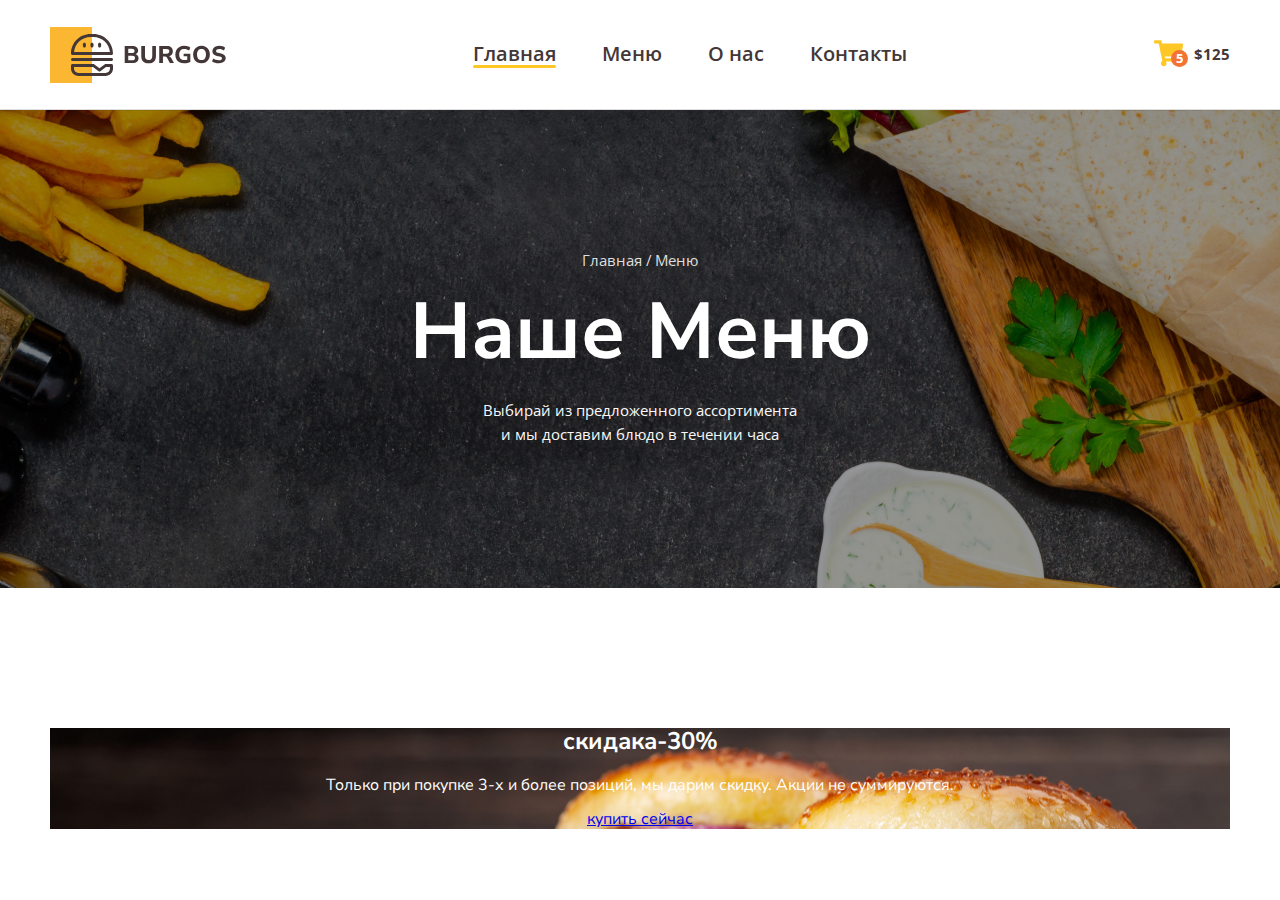
==== index.html @ e8dcde4a "add files" ====
<!DOCTYPE html>
<html lang="ru">
<head>
    <meta charset="UTF-8">
    <meta http-equiv="X-UA-Compatible" content="IE=edge">
    <meta name="viewport" content="width=device-width, initial-scale=1.0">
    <title>Burger</title>
    <link rel="preconnect" href="https://fonts.googleapis.com">
    <link rel="preconnect" href="https://fonts.gstatic.com" crossorigin>
    <link href="https://fonts.googleapis.com/css2?family=Nunito+Sans:opsz,wght@6..12,600;6..12,700;6..12,800;6..12,900&family=Open+Sans:wght@400;600;700&display=swap" rel="stylesheet">
    <link rel="stylesheet" href="styles/normalize.css">
    <link href="https://fonts.googleapis.com/css2?family=Nunito+Sans:opsz,wght@6..12,600;6..12,700;6..12,800;6..12,900&family=Open+Sans:wght@400;700&display=swap" rel="stylesheet">
    <link rel="stylesheet" href="styles/normalize.css">
    <link rel="stylesheet" href="styles/main.css">
</head>
<body>
    <header>
        <div class="contaner">
            <div class="header">
                <a href="#" class="header-logo"></a>
                <nav>
                    <ul class="header-nav">
                        <li><a href="#" class="active">Главная</a></li>
                        <li><a href="#">Меню</a></li>
                        <li><a href="#">О нас</a></li>
                        <li><a href="#">Контакты</a></li>
                    </ul>
                </nav>
                <button type="button" class="button">
                    <span class="button-item">
                        <span class="button-count">5</span>
                        <img src="img/cart.svg" alt="Корзина">
                    </span>
                    <span class="button-text">$125</span>
                </button>
            </div>
        </div>
    </header>
    <div class="bg">
        <div class="container">
            <ul class="breadcrumbs">
                <li><a href="#">Главная</a></li>
                <li><a href="#">Меню</a></li>
            </ul>
            <h1 class="title">Наше Меню</h1>
                <p class="description">Выбирай из предложенного ассортимента и мы доставим блюдо в течении часа</p>
        </div>
    </div>
    <main>
        <div class="banner">
            <div class="container">
                <div class="banner-box">
                    <h2 class="banner-title">
                        <span>скидака</span>-30%
                    </h2>
                    <p class="banner-text">
                        Только при покупке 3-х и более позиций,
                        мы дарим скидку. Акции не суммируются.
                    </p>
                    <a href="#" class="banner-link">купить сейчас</a>
                </div>
            </div>
        </div>
    </main>
</body>
</html>
---- styles/main.css ----
body {
    font-family: 'Nunito Sans', sans-serif;
}
.contaner {
    max-width: 1180px;
    margin: 0 auto;
    padding-left: 15px;
    padding-right: 15px;
}
.header {
    font-family: 'Open Sans', sans-serif;
    display: flex;
    align-items: center;
    justify-content: space-between;
    padding-top: 26px;
    padding-bottom: 25px;
}
header {
    border-bottom: 1px solid #dedede;
}

.header-logo {
    display: block;
    background-image: url(../img/logo.svg);
    width: 176px;
    height: 56px;
    background-repeat: no-repeat;
    background-size: cover;
}
.header-nav {
    display: flex;
    list-style-type: none;
    padding-left: 0;
    gap: 46px;
}
.header-nav a {
    font-size: 20px;
    font-weight: 600; 
    color: #443737; 
    text-decoration: none; 
}
.header-nav a:hover {
    color: #FFC725;
}
.header-nav a::after {
    content: '';
    width: 100%;
    height: 3px;
    border-radius: 1.5px;
    background: transparent;
    display: block;
}
.header-nav a.active::after {
    background: #FFC725;
}
.button {
    display: flex;
    align-items: center;
    background-color: transparent;
    border: none;
    padding: 0;
    gap: 10px;
    cursor: pointer;
}
.button-item {
    position: relative;
}
.button-count {
    font-weight: 700;
    font-size: 13px;
    color:#FFF;
    background:#F37335;
    border-radius:100% ;
    position: absolute;
    width: 17px;
    height: 17px;
    text-align: center;
    line-height: 1.3;
    bottom: 3px;
    right: -4px;
}
.button-text {
    color:#443737;
    font-weight: 700;
font-size: 15px;
}
.bg {
    text-align: center;
    color: #FFF;
    background-image: url(../img/bg.jpg);
    background-size: cover;
    background-position: center center;
    padding: 142px 0;
    margin-bottom: 140px;
}
.breadcrumbs {
    padding-left: 0;
    margin-top: 0;
    list-style: none;
    display: flex;
    justify-content: center;
    gap: 7px;
}
.breadcrumbs a{
    color: #dedede;
    font-size: 15px;
    font-family: 'Open Sans', sans-serif;
    text-decoration: none;
}
.breadcrumbs a:hover {
    color: #FFC725;
}
.breadcrumbs a::before {
    content: '/';
    position: relative;
    left: -3px;
    pointer-events: none;
}
.breadcrumbs a:hover::before {
    color: #dedede;
}
.breadcrumbs li:first-child a::before {
    display: none;
}
.title {
    font-size: 700;
    font-size: 79px;
    margin-top: 17px;
    margin-bottom: 20px;
}
.description {
    font-family: 'Open Sans', sans-serif;
    font-size: 15px;
    line-height: 1.6;
    color: #faf9f9;
    max-width: 320px;
    margin: 0 auto;
}
.banner {
    text-align: center;
    color: #FFF;
    display: block;
    background-image: url(../img/banner.jpg);
    max-width: 1180px;
    max-height: 438px;
    margin: 0 auto;

}
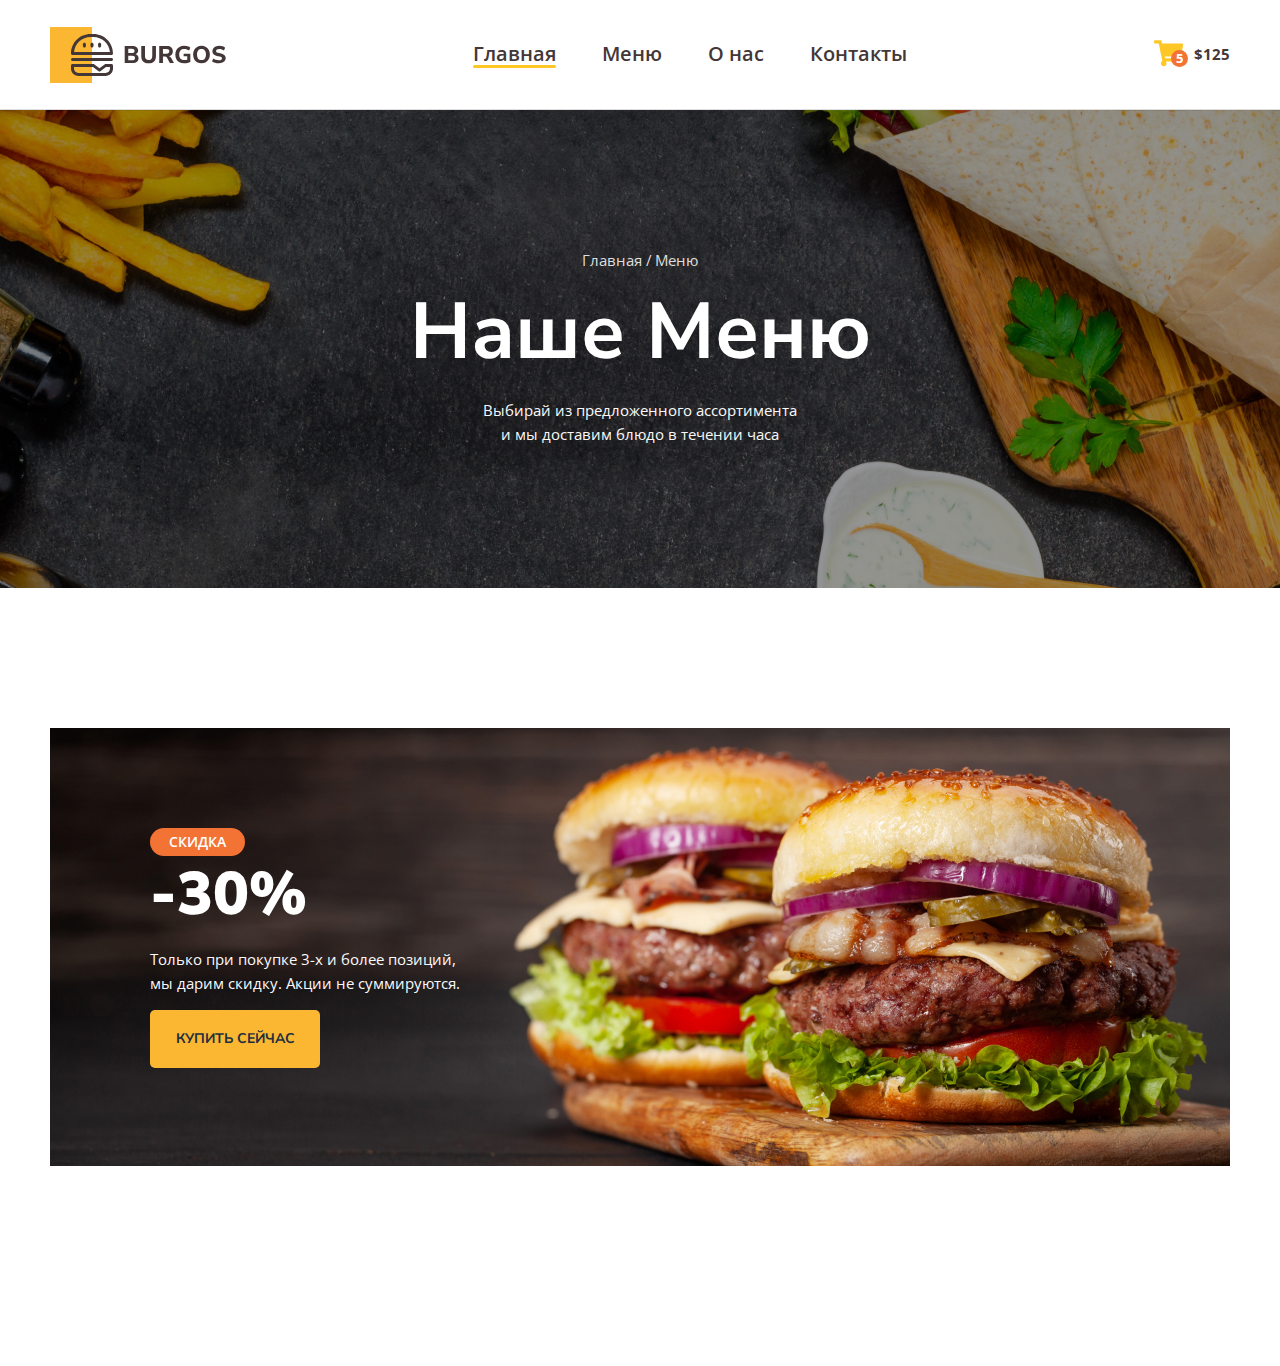
==== commit b4817462: "add files" ====
--- a/index.html
+++ b/index.html
@@ -37,7 +37,7 @@
         </div>
     </header>
     <div class="bg">
-        <div class="container">
+        <div class="contaner">
             <ul class="breadcrumbs">
                 <li><a href="#">Главная</a></li>
                 <li><a href="#">Меню</a></li>
@@ -51,7 +51,7 @@
             <div class="container">
                 <div class="banner-box">
                     <h2 class="banner-title">
-                        <span>скидака</span>-30%
+                        <span>скидка</span>-30%
                     </h2>
                     <p class="banner-text">
                         Только при покупке 3-х и более позиций,
--- a/styles/main.css
+++ b/styles/main.css
@@ -137,12 +137,72 @@
     margin: 0 auto;
 }
 .banner {
-    text-align: center;
-    color: #FFF;
-    display: block;
+    color: #FFF;
     background-image: url(../img/banner.jpg);
     max-width: 1180px;
-    max-height: 438px;
+    height: 438px;
     margin: 0 auto;
-
+    margin-bottom: 200px;
+}
+.container {
+    width: 353px;
+    height: 238px;
+    text-align: left;
+    padding: 100px 0 0px 100px;
+}
+.banner-box span {
+    color: #FFF;
+    font-family: 'Open Sans';
+    font-size: 14px;
+    font-style: normal;
+    font-weight: 600;
+    border-radius: 14px;
+    background: #F37335;    
+    display: flex;
+    width: 95px;
+    height: 28px;
+    justify-content: center;
+    align-items: center;
+}
+.banner-text {
+    color: #FAF9F9;
+    font-family: 'Open Sans';
+    font-size: 15px;
+    font-style: normal;
+    font-weight: 400;
+    line-height: 24px;
+    width: 327px;
+    height: 48px;
+}
+.banner-title {
+    color: #FFF;
+    font-family: 'Nunito Sans';
+    font-size: 60px;
+    font-style: normal;
+    font-weight: 900;
+    line-height: 76px;
+    text-transform: uppercase;
+    margin: 0;
+}
+.banner-link {
+    display: flex;
+    width: 170px;
+    height: 58px;
+    justify-content: center;
+    align-items: center;
+    flex-shrink: 0;
+    width: 170px;
+    height: 58px;
+    flex-shrink: 0;
+    border-radius: 5px;
+    background: #FBB731;
+    color: #1E2F40;
+    text-align: center;
+    font-family: 'Nunito Sans';
+    font-size: 14px;
+    font-style: normal;
+    font-weight: 700;
+    line-height: 18px;
+    text-transform: uppercase;
+    text-decoration: none;
 }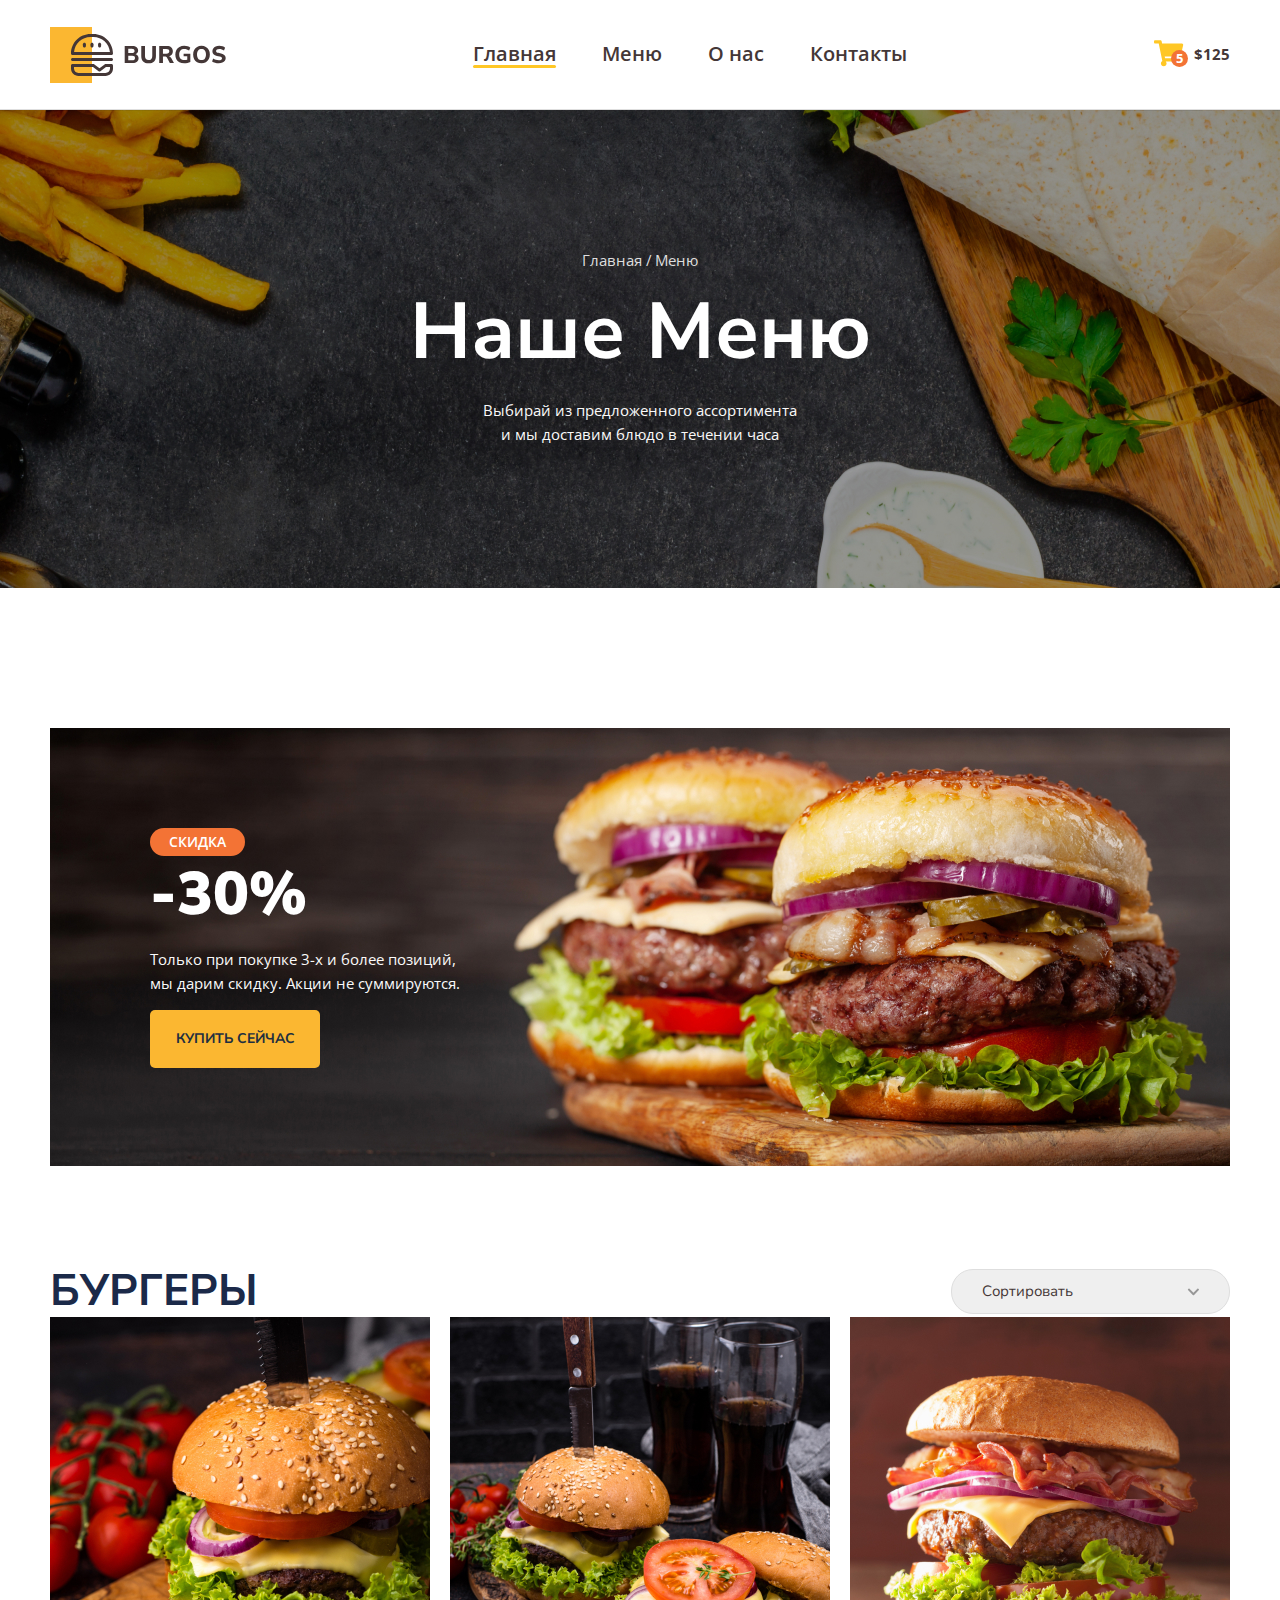
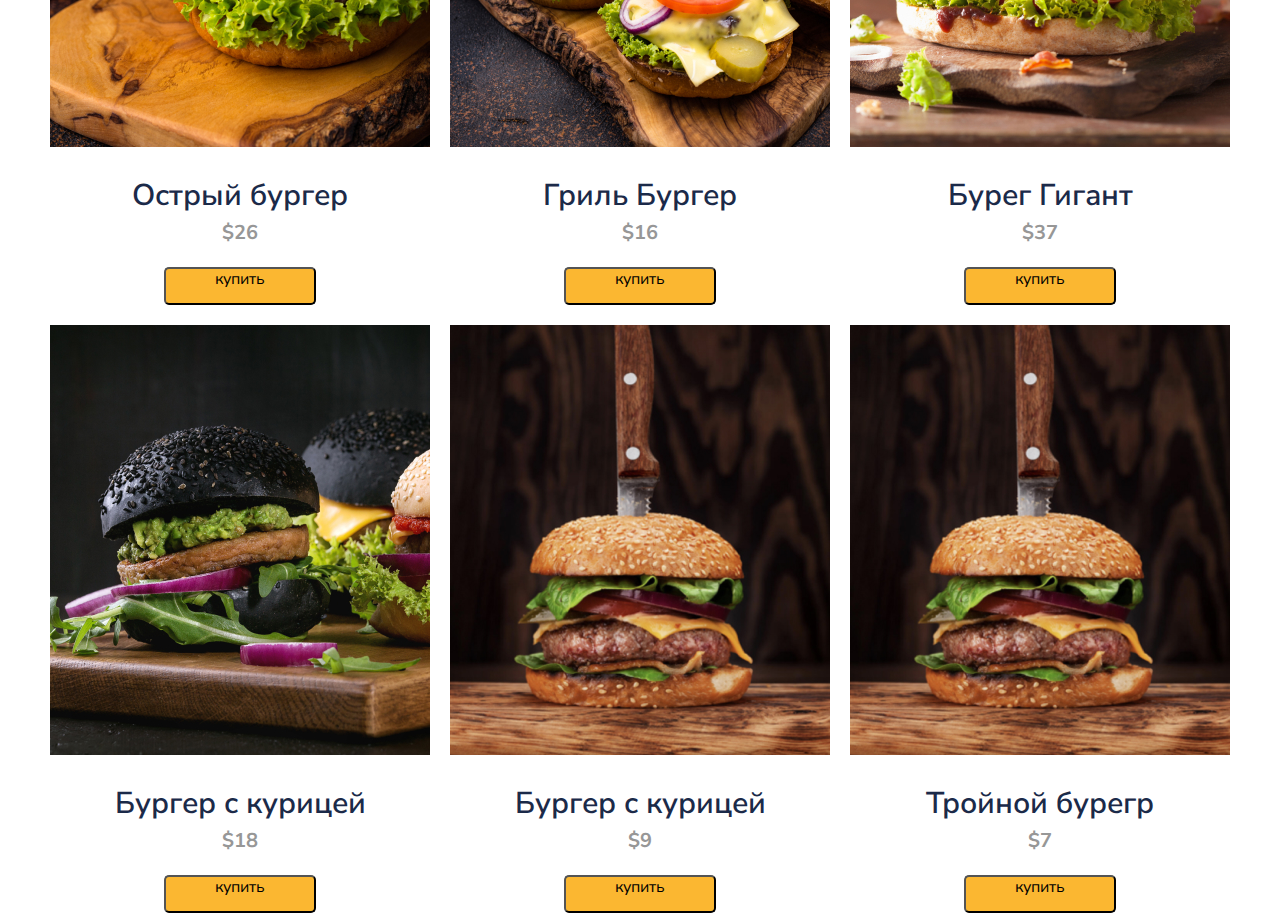
==== commit 71bb0ac3: "add files" ====
--- a/index.html
+++ b/index.html
@@ -61,6 +61,88 @@
                 </div>
             </div>
         </div>
+        <section class="menu">
+            <div class="contaner">
+                <div class="menu-header">
+                    <h2 class="menu-title">
+                        Бургеры
+                    </h2>
+                    <select class="menu-select">
+                        <option value="">Сортировать</option>
+                        <option value="up">По возрастанию</option>
+                        <option value="down">По убыванию</option>
+                    </select>
+                </div>
+                <div class="menu-grid">
+                    <div class="menu-grid-items">
+                        <div class="menu-grid-cover">
+                            <img src="img/menu-grid/01.jpg" alt="Острый бургер">
+                        </div>
+                        <p class="menu-grid-title">Острый бургер</p>
+                        <p class="menu-grid-price">$26</p>
+                        <button type="button" class="menu-grid-btn">
+                            <span class="menu-grid-icon"></span>
+                            <span class="menu-grid-text">купить</span>
+                        </button>
+                    </div>
+                    <div class="menu-grid-items">
+                        <div class="menu-grid-cover">
+                            <img src="img/menu-grid/02.jpg" alt="Острый бургер">
+                        </div>
+                        <p class="menu-grid-title">Гриль Бургер</p>
+                        <p class="menu-grid-price">$16</p>
+                        <button type="button" class="menu-grid-btn">
+                            <span class="menu-grid-icon"></span>
+                            <span class="menu-grid-text">купить</span>
+                        </button>
+                    </div>
+                    <div class="menu-grid-items">
+                        <div class="menu-grid-cover">
+                            <img src="img/menu-grid/03.jpg" alt="Острый бургер">
+                        </div>
+                        <p class="menu-grid-title">Бурег Гигант</p>
+                        <p class="menu-grid-price">$37</p>
+                        <button type="button" class="menu-grid-btn">
+                            <span class="menu-grid-icon"></span>
+                            <span class="menu-grid-text">купить</span>
+                        </button>
+                    </div>
+                    <div class="menu-grid-items">
+                        <div class="menu-grid-cover">
+                            <img src="img/menu-grid/04.jpg" alt="Острый бургер">
+                        </div>
+                        <p class="menu-grid-title">Бургер с курицей</p>
+                        <p class="menu-grid-price">$18</p>
+                        <button type="button" class="menu-grid-btn">
+                            <span class="menu-grid-icon"></span>
+                            <span class="menu-grid-text">купить</span>
+                        </button>
+                    </div>
+                    <div class="menu-grid-items">
+                        <div class="menu-grid-cover">
+                            <img src="img/menu-grid/05.jpg" alt="Острый бургер">
+                        </div>
+                        <p class="menu-grid-title">Бургер с курицей</p>
+                        <p class="menu-grid-price">$9</p>
+                        <button type="button" class="menu-grid-btn">
+                            <span class="menu-grid-icon"></span>
+                            <span class="menu-grid-text">купить</span>
+                        </button>
+                    </div>
+                    <div class="menu-grid-items">
+                        <div class="menu-grid-cover">
+                            <img src="img/menu-grid/06.jpg" alt="Острый бургер">
+                        </div>
+                        <p class="menu-grid-title">Тройной бурегр</p>
+                        <p class="menu-grid-price">$7</p>
+                        <button type="button" class="menu-grid-btn">
+                            <span class="menu-grid-icon"></span>
+                            <span class="menu-grid-text">купить</span>
+                        </button>
+                    </div>
+                </div>
+            </div>    
+        </section>
     </main>
 </body>
 </html>--- a/styles/main.css
+++ b/styles/main.css
@@ -142,7 +142,7 @@
     max-width: 1180px;
     height: 438px;
     margin: 0 auto;
-    margin-bottom: 200px;
+    margin-bottom: 100px;
 }
 .container {
     width: 353px;
@@ -205,4 +205,85 @@
     line-height: 18px;
     text-transform: uppercase;
     text-decoration: none;
+}
+.menu-header{
+    display: flex;
+    align-items: center;
+    justify-content: space-between;
+}
+.menu-title {
+    font-size: 44px;
+    font-weight: 700;
+    text-transform: uppercase;
+    color: #1b2a49;
+    margin: 0;
+}
+.menu-select {
+    border: 1px solid #dedede;
+    padding: 13px 30px;
+    border-radius: 22px;
+    color: #443737;
+    font-size: 15px;
+    appearance: none;
+    flex-basis: 279px;
+    background-image: url(../img/arrow.svg);
+    background-repeat: no-repeat;
+    background-size: 12.79px 7.75px;
+    background-position: 89% center;
+}
+.menu-grid {
+    display: grid;
+    grid-template-columns: repeat(3, 1fr);
+    gap: 20px;
+}
+.menu-grid-cover {
+    width: 100%;
+    height: 430px;
+    position: relative;
+    overflow: hidden;
+}
+.menu-grid-cover img {
+    position: absolute;
+    left: 50%;
+    top: 50%;
+    transform: translate(-50%, -50%);
+    object-fit: cover;
+    width: 100%;
+    height: 430px;
+}
+.menu-grid-title {
+    color: #1B2A49;
+    text-align: center;
+    font-family: Nunito Sans;
+    font-size: 30px;
+    font-style: normal;
+    font-weight: 600;
+    line-height: 38px;
+    margin-bottom: -16px;
+}
+.menu-grid-price {
+    color: #979797;
+    text-align: center;
+    font-family: Nunito Sans;
+    font-size: 20px;
+    font-style: normal;
+    font-weight: 700;
+    line-height: 28px;
+}
+.menu-grid-btn {
+    display: flex;
+    justify-content: center;
+    margin: 0 auto;
+    width: 152px;
+    height: 38px;
+    border-radius: 5px;
+    background: #FBB731;
+}
+.menu-grid-icon {
+    background-image: url(../img/cart1.svg);
+    background-repeat: no-repeat;
+    background-size:18px 18px;
+}
+.menu-grid-text {
+    text-align: center;
 }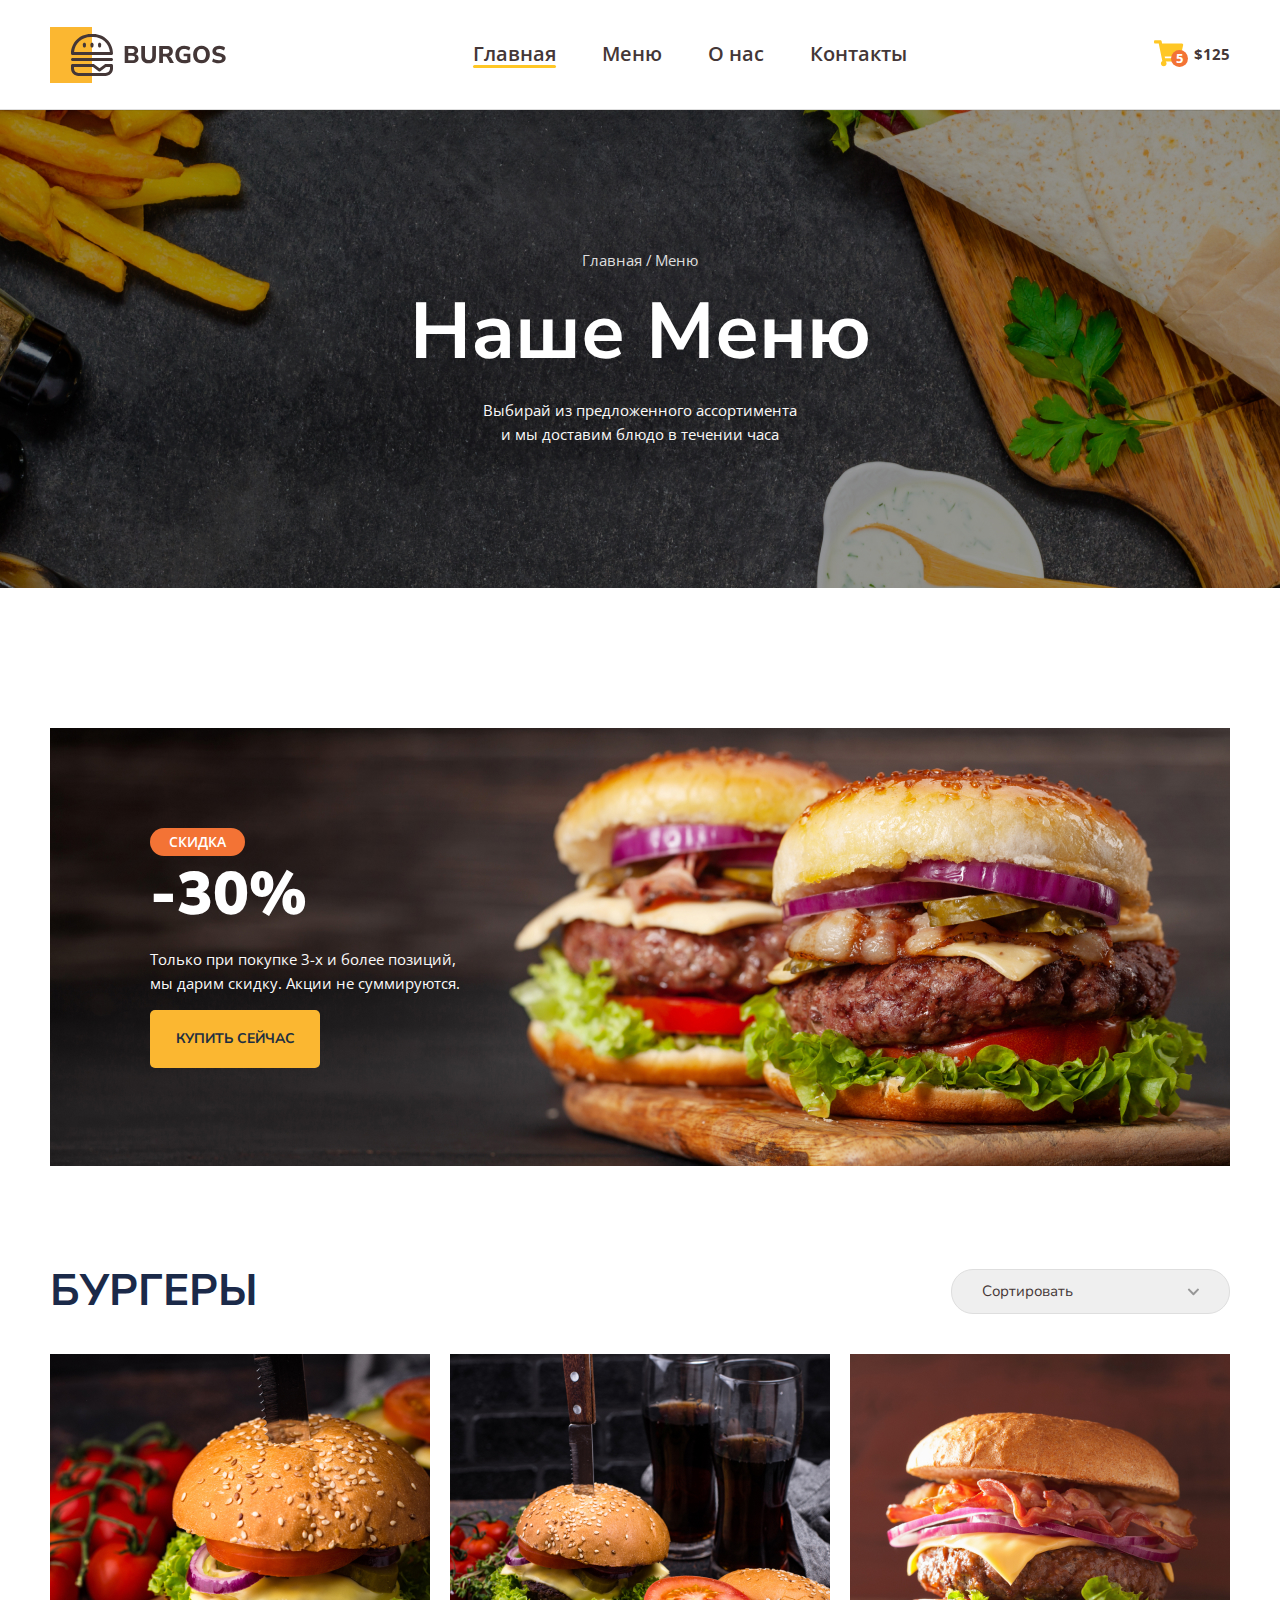
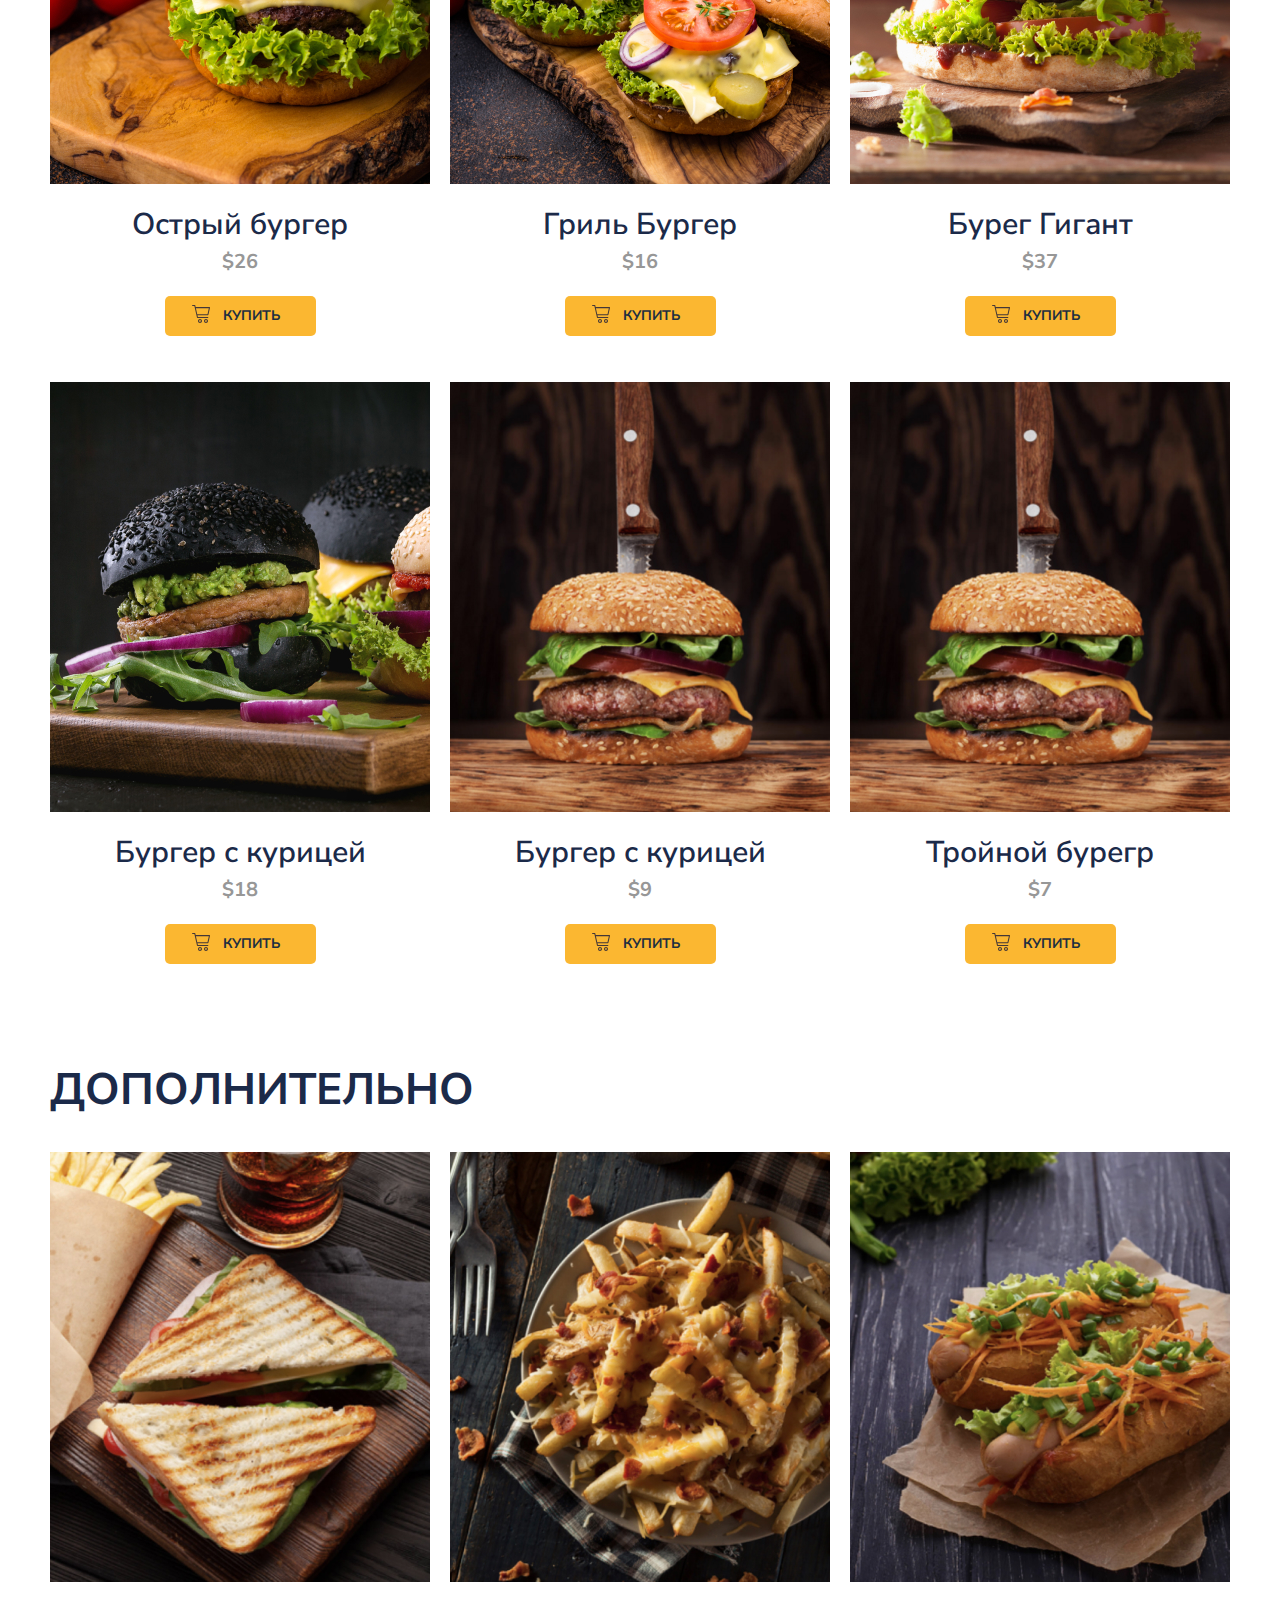
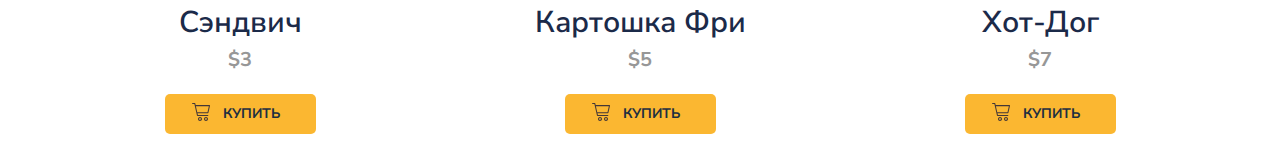
==== commit 71ffb985: "add" ====
--- a/index.html
+++ b/index.html
@@ -81,7 +81,9 @@
                         <p class="menu-grid-title">Острый бургер</p>
                         <p class="menu-grid-price">$26</p>
                         <button type="button" class="menu-grid-btn">
-                            <span class="menu-grid-icon"></span>
+                            <span class="menu-grid-icon">
+                                <img src="img/cart1.svg" alt="">
+                            </span>
                             <span class="menu-grid-text">купить</span>
                         </button>
                     </div>
@@ -92,7 +94,9 @@
                         <p class="menu-grid-title">Гриль Бургер</p>
                         <p class="menu-grid-price">$16</p>
                         <button type="button" class="menu-grid-btn">
-                            <span class="menu-grid-icon"></span>
+                            <span class="menu-grid-icon">
+                                <img src="img/cart1.svg" alt="">
+                            </span>
                             <span class="menu-grid-text">купить</span>
                         </button>
                     </div>
@@ -103,7 +107,9 @@
                         <p class="menu-grid-title">Бурег Гигант</p>
                         <p class="menu-grid-price">$37</p>
                         <button type="button" class="menu-grid-btn">
-                            <span class="menu-grid-icon"></span>
+                            <span class="menu-grid-icon">
+                                <img src="img/cart1.svg" alt="">
+                            </span>
                             <span class="menu-grid-text">купить</span>
                         </button>
                     </div>
@@ -114,7 +120,9 @@
                         <p class="menu-grid-title">Бургер с курицей</p>
                         <p class="menu-grid-price">$18</p>
                         <button type="button" class="menu-grid-btn">
-                            <span class="menu-grid-icon"></span>
+                            <span class="menu-grid-icon">
+                                <img src="img/cart1.svg" alt="">
+                            </span>
                             <span class="menu-grid-text">купить</span>
                         </button>
                     </div>
@@ -125,7 +133,9 @@
                         <p class="menu-grid-title">Бургер с курицей</p>
                         <p class="menu-grid-price">$9</p>
                         <button type="button" class="menu-grid-btn">
-                            <span class="menu-grid-icon"></span>
+                            <span class="menu-grid-icon">
+                                <img src="img/cart1.svg" alt="">
+                            </span>
                             <span class="menu-grid-text">купить</span>
                         </button>
                     </div>
@@ -136,7 +146,59 @@
                         <p class="menu-grid-title">Тройной бурегр</p>
                         <p class="menu-grid-price">$7</p>
                         <button type="button" class="menu-grid-btn">
-                            <span class="menu-grid-icon"></span>
+                            <span class="menu-grid-icon">
+                                <img src="img/cart1.svg" alt="">
+                            </span>
+                            <span class="menu-grid-text">купить</span>
+                        </button>
+                    </div>
+                </div>
+            </div>    
+        </section>
+        <section class="bonus">
+            <div class="contaner">
+                <div class="menu-header">
+                    <h2 class="menu-title">
+                        дополнительно
+                    </h2>
+                </div>
+                <div class="menu-grid">
+                    <div class="menu-grid-items">
+                        <div class="menu-grid-cover">
+                            <img src="img/menu-bonus/b1.jpg" alt="Острый бургер">
+                        </div>
+                        <p class="menu-grid-title">Сэндвич</p>
+                        <p class="menu-grid-price">$3</p>
+                        <button type="button" class="menu-grid-btn">
+                            <span class="menu-grid-icon">
+                                <img src="img/cart1.svg" alt="">
+                            </span>
+                            <span class="menu-grid-text">купить</span>
+                        </button>
+                    </div>
+                    <div class="menu-grid-items">
+                        <div class="menu-grid-cover">
+                            <img src="img/menu-bonus/b2.jpg" alt="Острый бургер">
+                        </div>
+                        <p class="menu-grid-title">Картошка Фри</p>
+                        <p class="menu-grid-price">$5</p>
+                        <button type="button" class="menu-grid-btn">
+                            <span class="menu-grid-icon">
+                                <img src="img/cart1.svg" alt="">
+                            </span>
+                            <span class="menu-grid-text">купить</span>
+                        </button>
+                    </div>
+                    <div class="menu-grid-items">
+                        <div class="menu-grid-cover">
+                            <img src="img/menu-bonus/b3.jpg" alt="Острый бургер">
+                        </div>
+                        <p class="menu-grid-title">Хот-Дог</p>
+                        <p class="menu-grid-price">$7</p>
+                        <button type="button" class="menu-grid-btn">
+                            <span class="menu-grid-icon">
+                                <img src="img/cart1.svg" alt="">
+                            </span>
                             <span class="menu-grid-text">купить</span>
                         </button>
                     </div>
--- a/styles/main.css
+++ b/styles/main.css
@@ -191,9 +191,6 @@
     justify-content: center;
     align-items: center;
     flex-shrink: 0;
-    width: 170px;
-    height: 58px;
-    flex-shrink: 0;
     border-radius: 5px;
     background: #FBB731;
     color: #1E2F40;
@@ -210,6 +207,7 @@
     display: flex;
     align-items: center;
     justify-content: space-between;
+    padding-bottom: 37px;
 }
 .menu-title {
     font-size: 44px;
@@ -254,36 +252,51 @@
 .menu-grid-title {
     color: #1B2A49;
     text-align: center;
-    font-family: Nunito Sans;
+    font-family: 'Nunito Sans';
     font-size: 30px;
     font-style: normal;
     font-weight: 600;
-    line-height: 38px;
-    margin-bottom: -16px;
+    line-height: 21px;
+    margin-bottom: -7px;
 }
 .menu-grid-price {
     color: #979797;
     text-align: center;
-    font-family: Nunito Sans;
+    font-family: 'Nunito Sans';
     font-size: 20px;
     font-style: normal;
     font-weight: 700;
     line-height: 28px;
 }
 .menu-grid-btn {
+    position: relative;
     display: flex;
     justify-content: center;
+    align-items: center;
     margin: 0 auto;
-    width: 152px;
-    height: 38px;
+    margin-bottom: 26px;
     border-radius: 5px;
+    border: none;
     background: #FBB731;
 }
 .menu-grid-icon {
-    background-image: url(../img/cart1.svg);
     background-repeat: no-repeat;
-    background-size:18px 18px;
+    background-size: cover;
+    align-items:center;
+    position: absolute;
+    margin-left: -78px
 }
 .menu-grid-text {
-    text-align: center;
-}+    padding: 10px 30px 10px 52px;
+    color: #1E2F40;
+    text-align: center;
+    font-family: 'Nunito Sans';
+    font-size: 14px;
+    font-style: normal;
+    font-weight: 700;
+    line-height: 18px; 
+    text-transform: uppercase;
+}
+.bonus {
+    margin-top: 75px;
+}
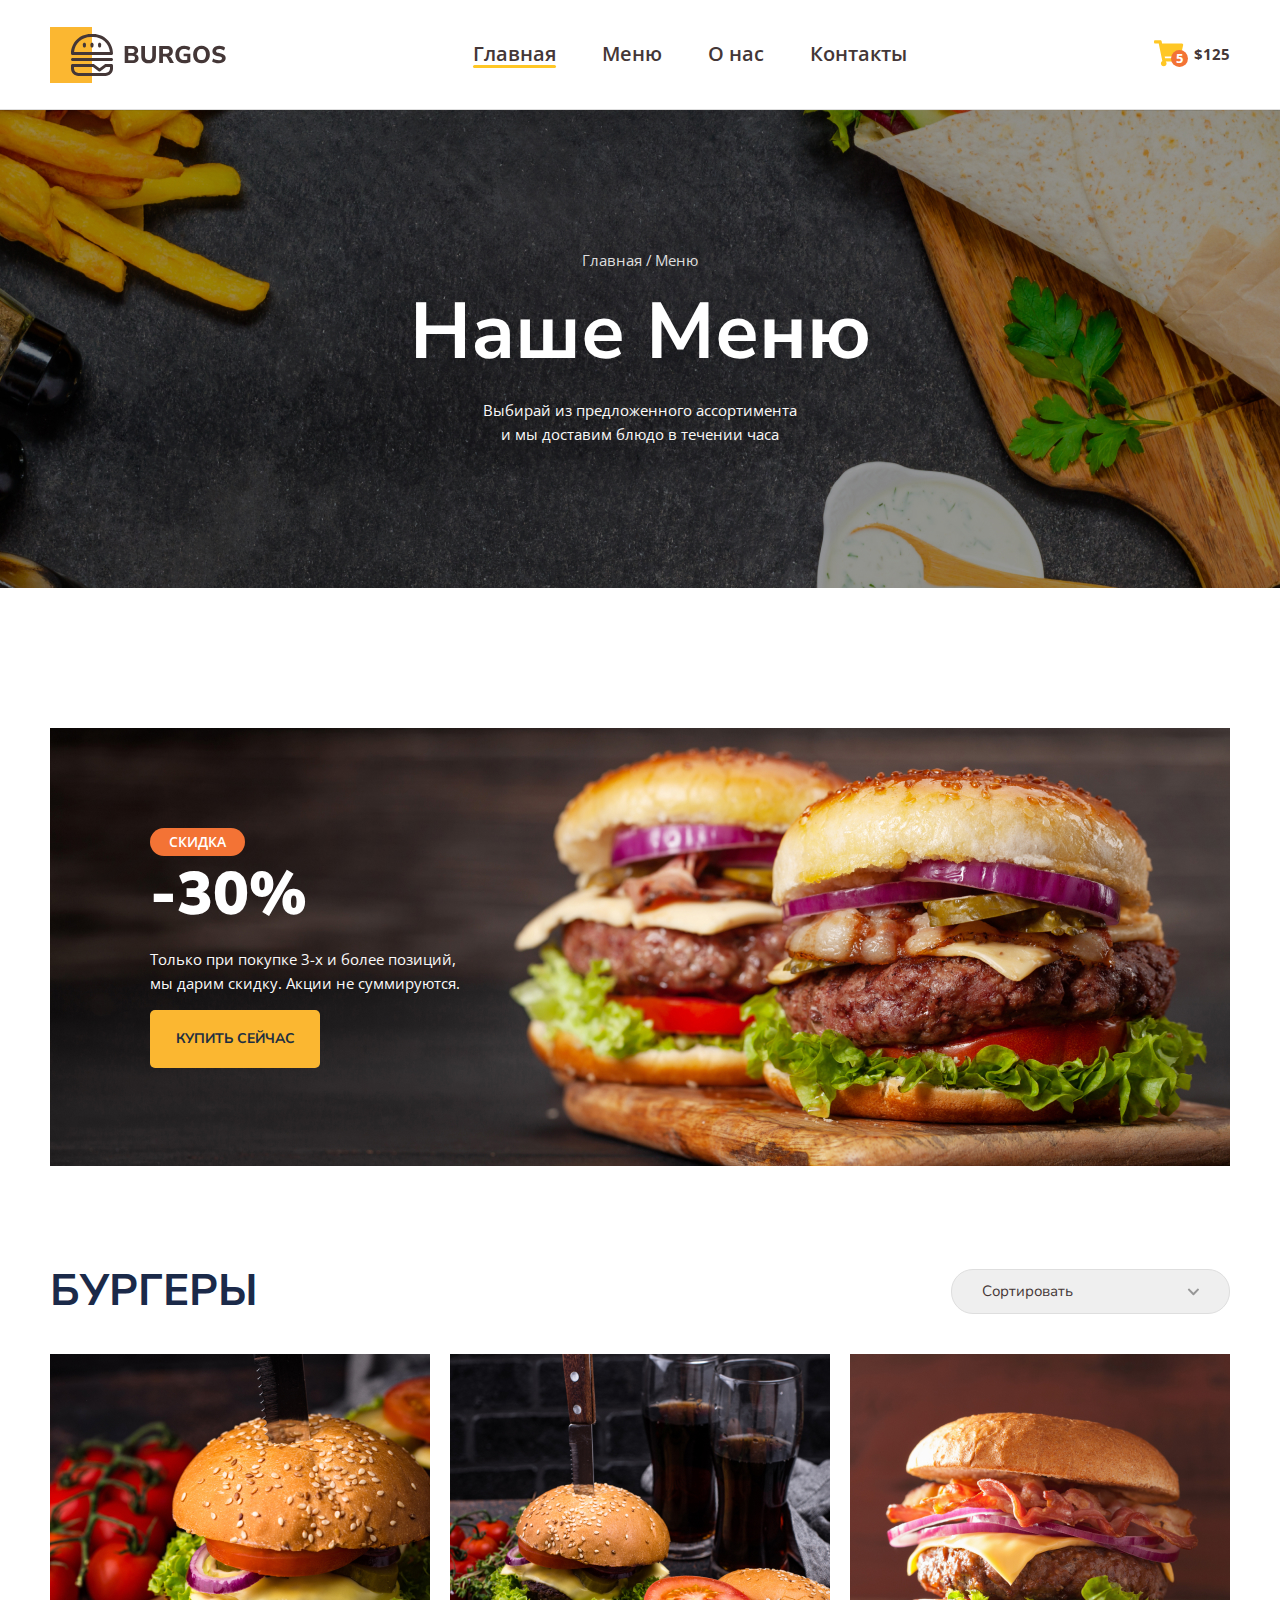
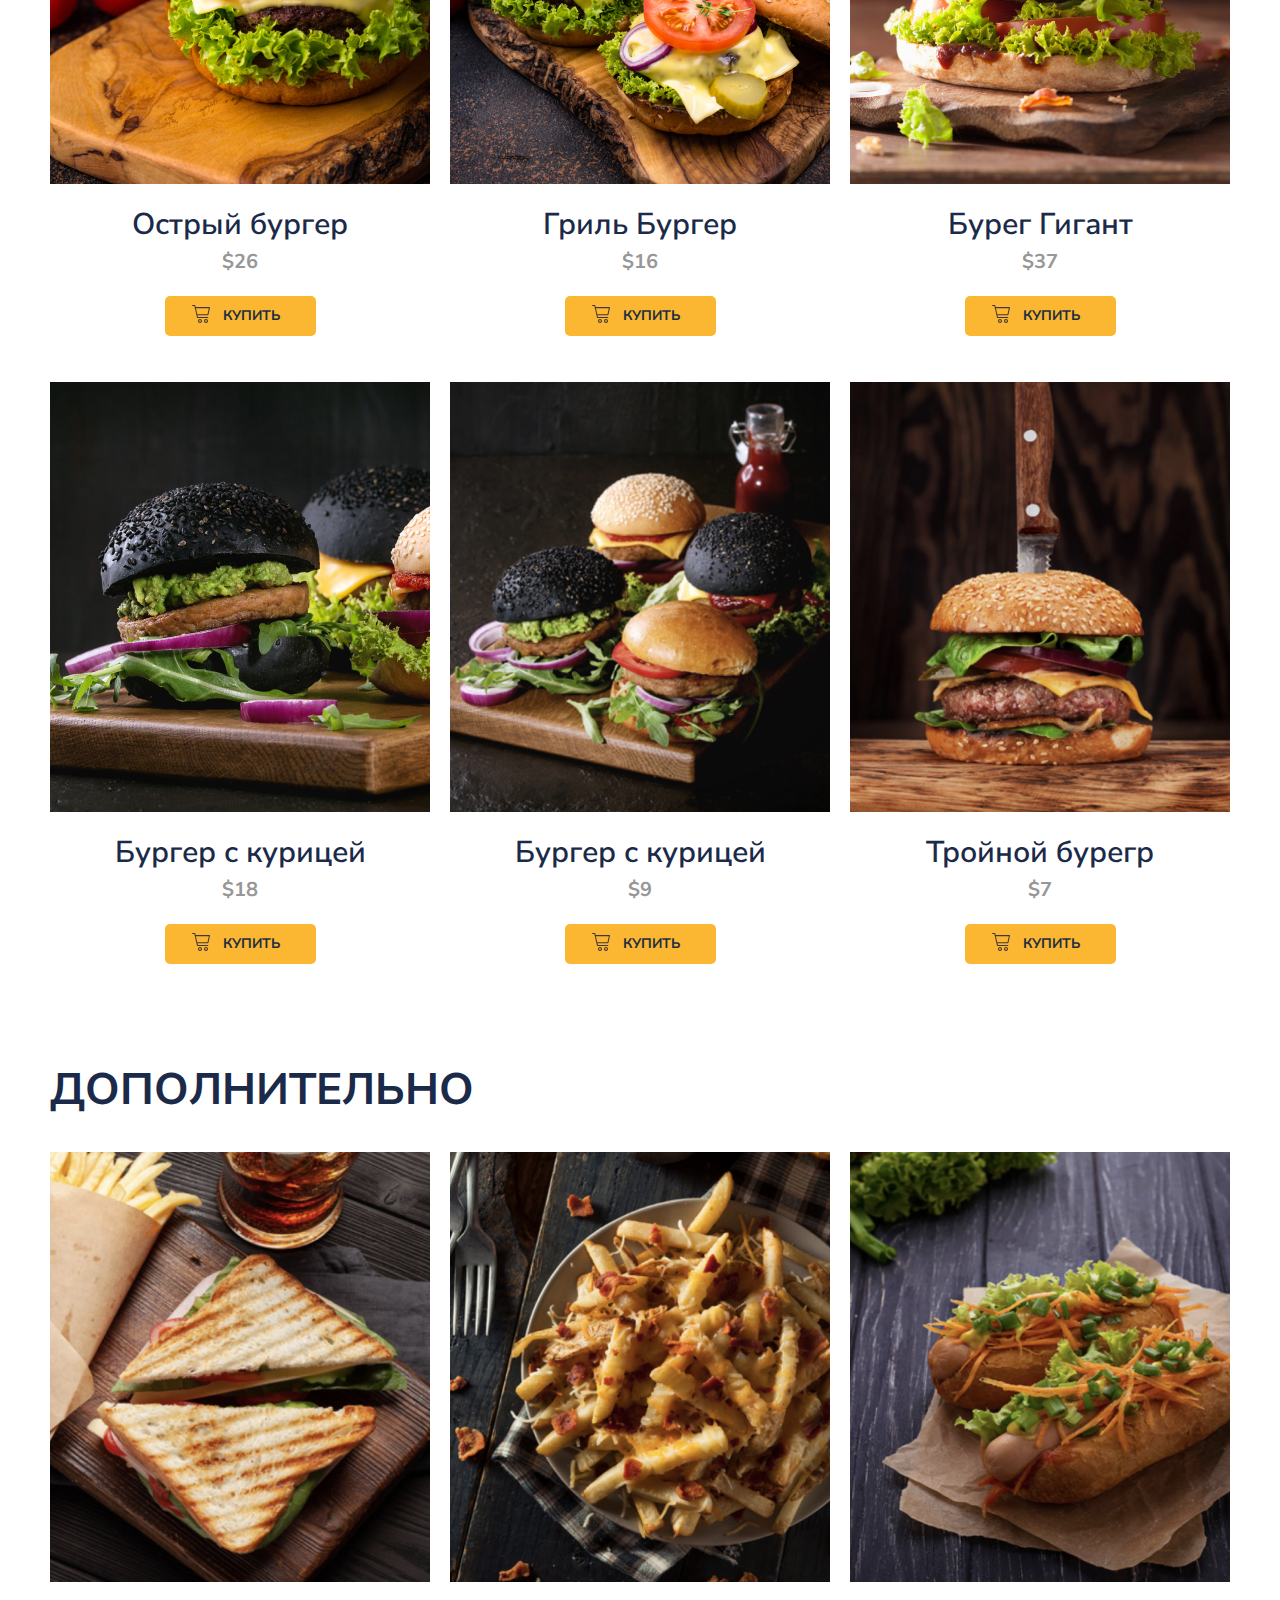
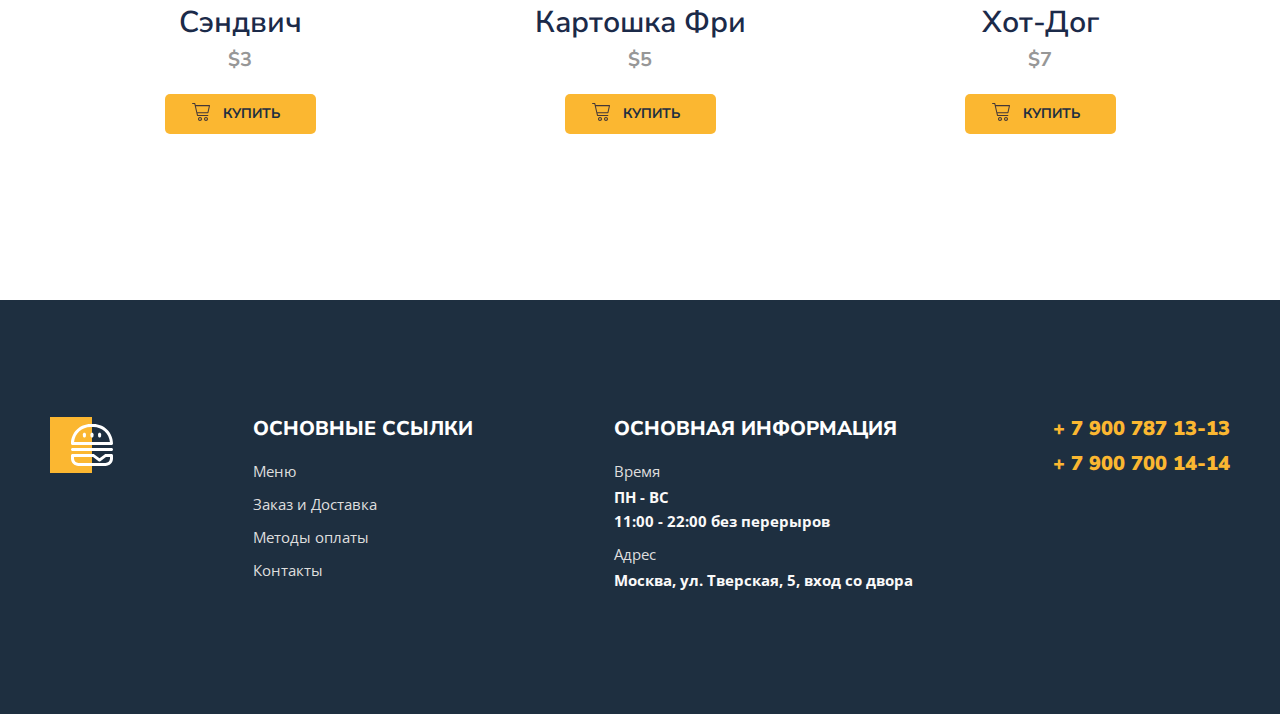
==== commit 1e37e6fa: "add" ====
--- a/index.html
+++ b/index.html
@@ -206,5 +206,44 @@
             </div>    
         </section>
     </main>
+    <footer class="footer">
+        <div class="contaner">
+            <div class="footer-box">
+                <div class="footer-item">
+                    <img src="img/logo-footer.svg" alt="Logo">
+                </div>
+                <div class="footer-item">
+                    <h2>основные ссылки</h2>
+                    <ul class="footer-list">
+                        <li><a href="">Меню</a></li>
+                        <li><a href="">Заказ и Доставка</a></li>
+                        <li><a href="">Методы оплаты</a></li>
+                        <li><a href="">Контакты</a></li>
+                    </ul>
+                </div>
+                <div class="footer-item">
+                    <h2>основная информация</h2>
+                    <ul class="footer-list">
+                        <li>
+                            <span>Время</span>
+                            ПН - ВС <br>
+                            11:00 - 22:00 без перерыров
+                        </li>
+                        <li>
+                            <span>Адрес</span>
+                            Москва, ул. Тверская, 5, вход со двора
+                        </li>
+                    </ul>
+                </div>
+                <div class="footer-tel">
+                    <ul class="footer-list">
+                        <li>+ 7 900 787 13-13</li>
+                        <li>+ 7 900 700 14-14</li>
+                    </ul>
+                </div>
+            </div>
+            
+        </div>
+    </footer>
 </body>
 </html>--- a/styles/main.css
+++ b/styles/main.css
@@ -300,3 +300,64 @@
 .bonus {
     margin-top: 75px;
 }
+.footer {
+    background: #1E2F40;
+    color: #fff;
+    padding-top: 117px;
+    padding-bottom: 106px;
+    margin-top: 140px;
+}
+.footer-box {
+    display: flex;
+    justify-content: space-between;
+}
+.logo {
+    width: 63px;
+    height: 56px;
+}
+.footer-item {
+    flex: 0 0 auto;
+}
+.footer-item h2 {
+    font-size: 20px;
+    font-weight: 800;
+    text-transform: uppercase;
+    margin-bottom: 19px;
+    margin-top: 0;
+}
+.footer-item ul,
+.footer-tel ul {
+    list-style-type: none;
+}
+.footer-item li {
+    margin-bottom: 9px;
+    font-family: 'Open Sans', sans-serif;
+    font-size: 15px;
+    color: #FAF9F9;
+    font-weight: 700;
+    line-height: 24px;
+}
+.footer-item a {
+    color: #DEDEDE;
+    text-decoration: none;
+    font-weight: 400;
+}
+.footer-item span {
+    color: #DEDEDE;
+    display: block;
+    font-weight: 400;
+    margin-bottom: 2px;
+}
+.footer-tel ul {
+    font-size: 20px;
+    font-weight: 900;
+    color: #FBB731;
+    margin-top: 0;
+}
+.footer-tel li {
+    margin-bottom: 12px;
+}
+.footer-list {
+    padding-left: 0;
+
+}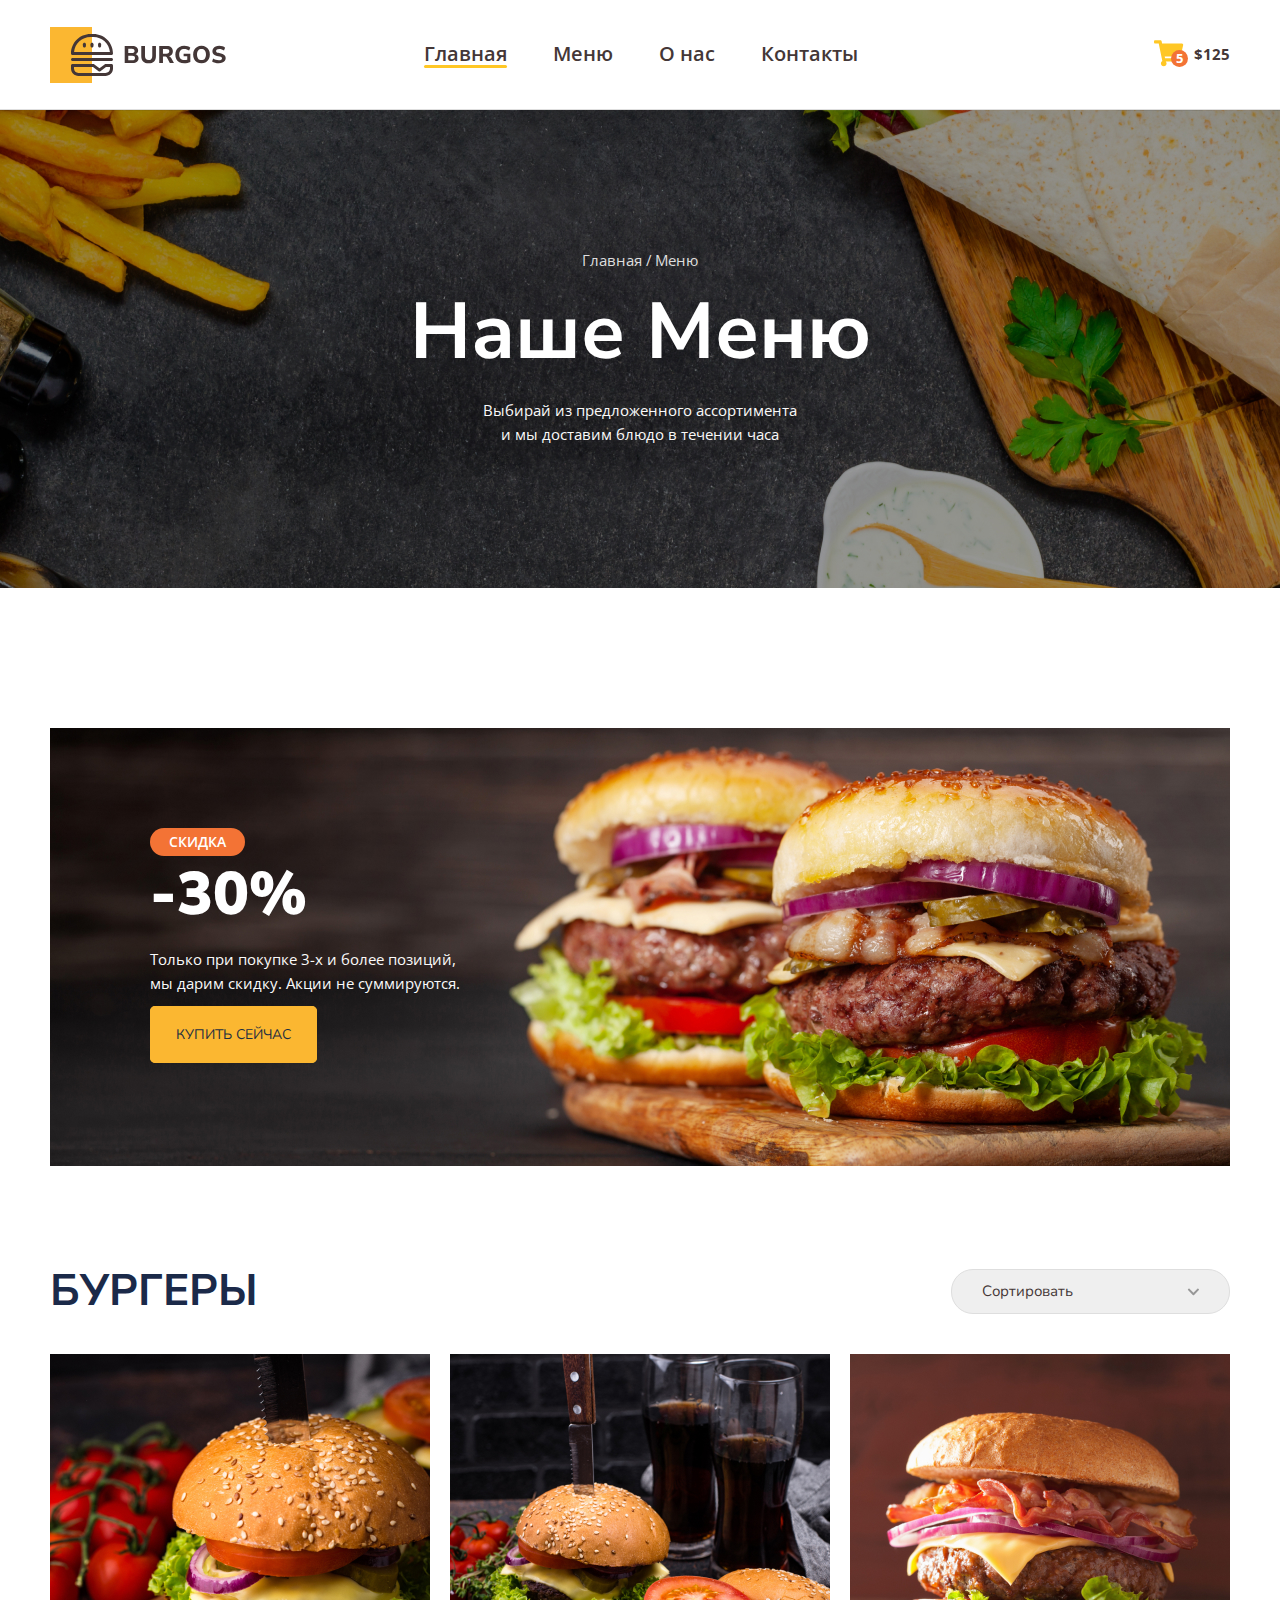
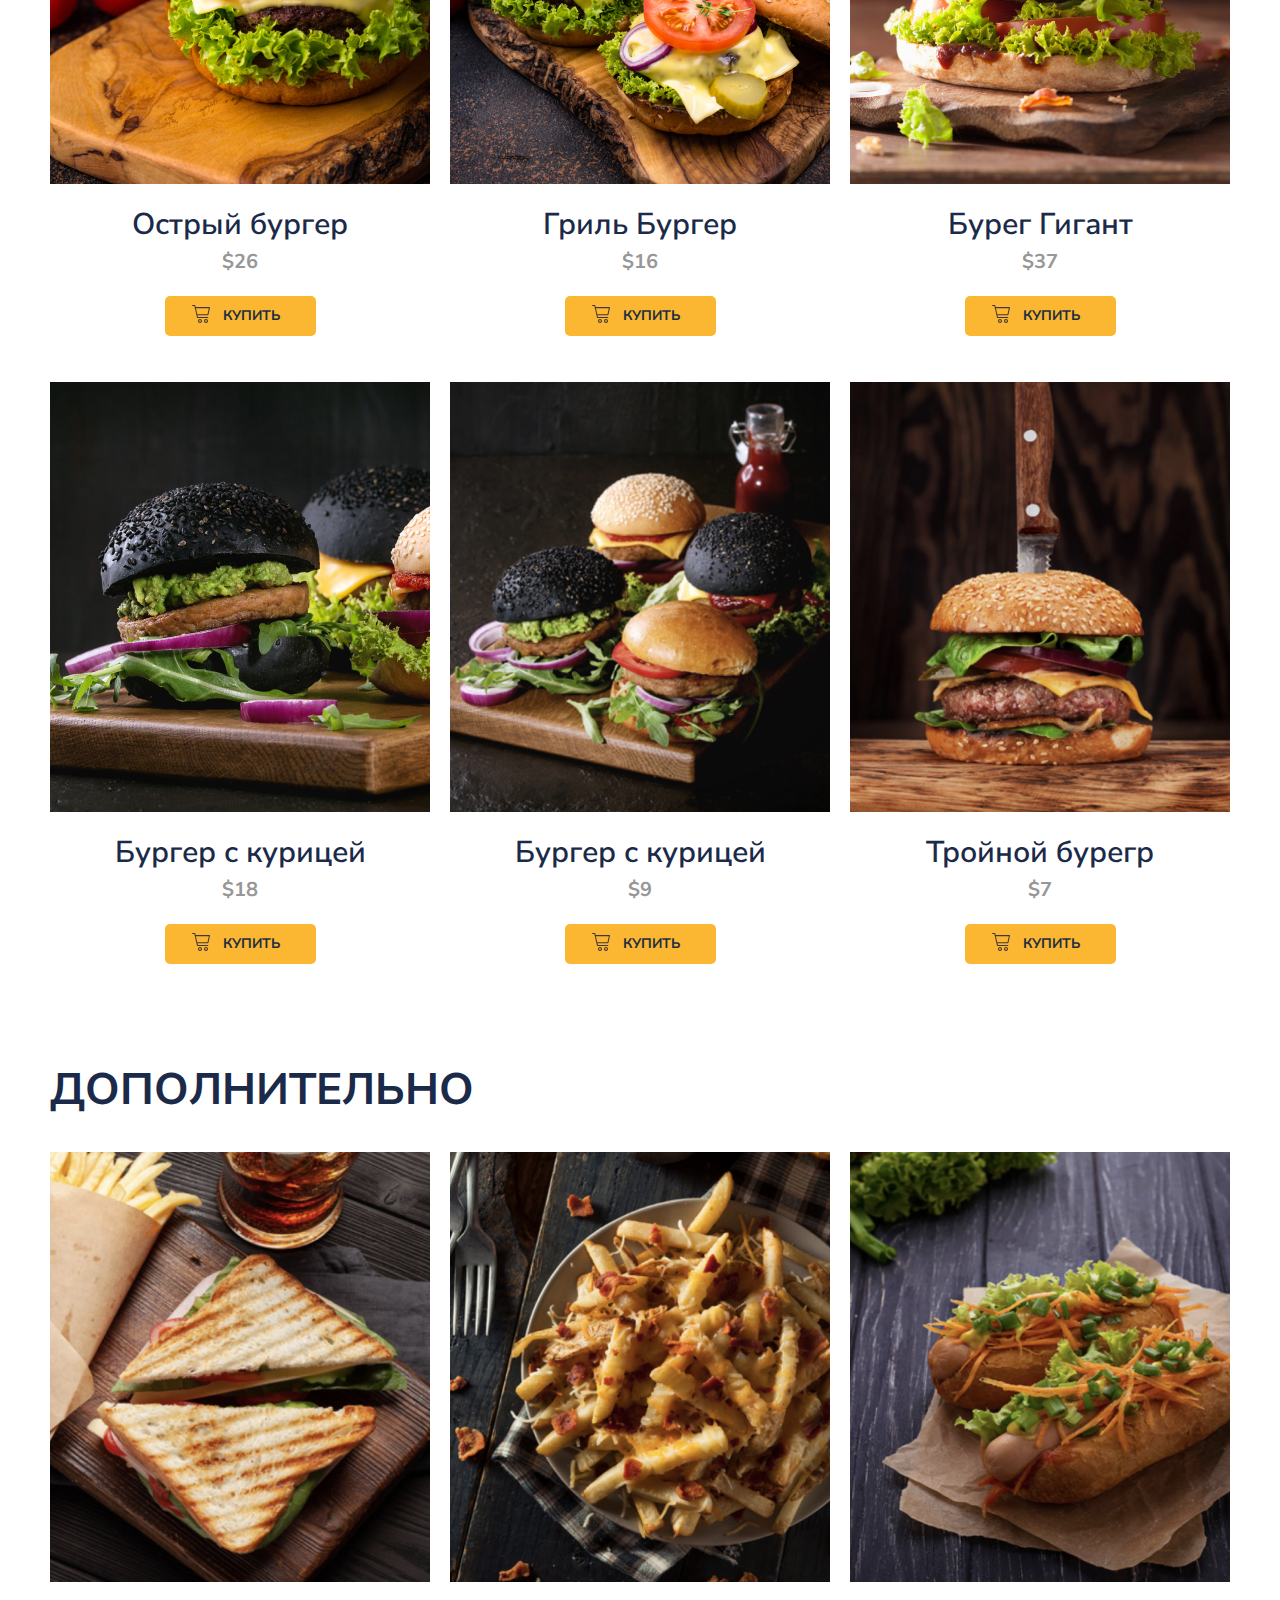
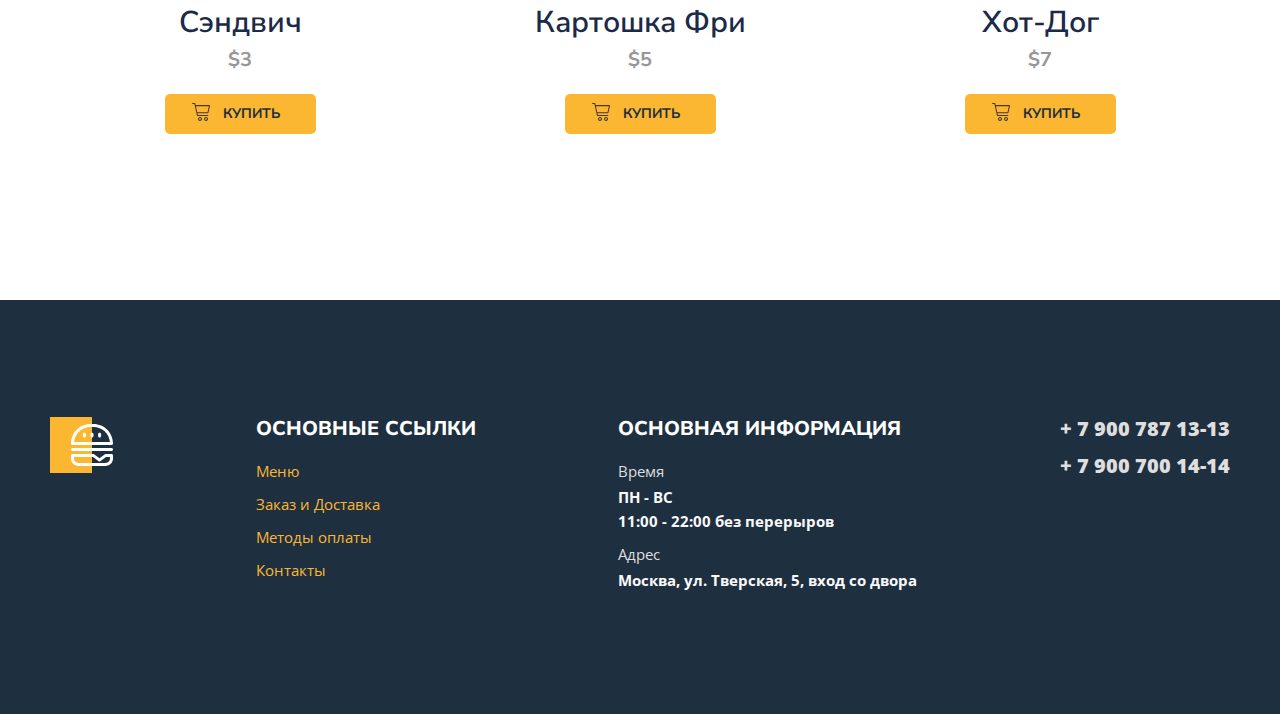
==== commit 343f8979: "add" ====
--- a/index.html
+++ b/index.html
@@ -17,7 +17,8 @@
     <header>
         <div class="contaner">
             <div class="header">
-                <a href="#" class="header-logo"></a>
+                <div class="header-item">
+                    <a href="#" class="header-logo"></a>
                 <nav>
                     <ul class="header-nav">
                         <li><a href="#" class="active">Главная</a></li>
@@ -26,6 +27,7 @@
                         <li><a href="#">Контакты</a></li>
                     </ul>
                 </nav>
+                </div>
                 <button type="button" class="button">
                     <span class="button-item">
                         <span class="button-count">5</span>
@@ -236,9 +238,13 @@
                     </ul>
                 </div>
                 <div class="footer-tel">
-                    <ul class="footer-list">
-                        <li>+ 7 900 787 13-13</li>
-                        <li>+ 7 900 700 14-14</li>
+                    <ul class="footer-list footer-list-tel">
+                        <li>
+                            <a href="tel:+79007871313">+ 7 900 787 13-13</a>
+                        </li>
+                        <li>
+                            <a href="tel:+79007001414">+ 7 900 700 14-14</a>
+                        </li>
                     </ul>
                 </div>
             </div>
--- a/styles/main.css
+++ b/styles/main.css
@@ -18,7 +18,12 @@
 header {
     border-bottom: 1px solid #dedede;
 }
-
+.header-item {
+    display: flex;
+    align-items:center;
+    justify-content: space-between;
+    flex-basis: 68.5%;
+}
 .header-logo {
     display: block;
     background-image: url(../img/logo.svg);
@@ -173,6 +178,7 @@
     line-height: 24px;
     width: 327px;
     height: 48px;
+    margin-bottom: 30px
 }
 .banner-title {
     color: #FFF;
@@ -185,23 +191,18 @@
     margin: 0;
 }
 .banner-link {
-    display: flex;
-    width: 170px;
-    height: 58px;
-    justify-content: center;
-    align-items: center;
-    flex-shrink: 0;
     border-radius: 5px;
     background: #FBB731;
     color: #1E2F40;
-    text-align: center;
-    font-family: 'Nunito Sans';
     font-size: 14px;
-    font-style: normal;
-    font-weight: 700;
-    line-height: 18px;
+    padding: 18px 25px;
     text-transform: uppercase;
     text-decoration: none;
+    border: 1px solid #FBB731
+}
+.banner-link:hover {
+    background-color:transparent;
+    color: #FBB731;
 }
 .menu-header{
     display: flex;
@@ -279,6 +280,11 @@
     border: none;
     background: #FBB731;
 }
+.menu-grid-btn:hover {
+    background-color:transparent;
+    background-color: #F37335;
+    cursor: pointer;
+}
 .menu-grid-icon {
     background-repeat: no-repeat;
     background-size: cover;
@@ -329,7 +335,7 @@
 .footer-tel ul {
     list-style-type: none;
 }
-.footer-item li {
+.footer-list li {
     margin-bottom: 9px;
     font-family: 'Open Sans', sans-serif;
     font-size: 15px;
@@ -337,8 +343,8 @@
     font-weight: 700;
     line-height: 24px;
 }
-.footer-item a {
-    color: #DEDEDE;
+.footer-list a {
+    color: #FBB731;
     text-decoration: none;
     font-weight: 400;
 }
@@ -348,16 +354,18 @@
     font-weight: 400;
     margin-bottom: 2px;
 }
-.footer-tel ul {
+.footer-list-tel {
+    margin-top: 0;
+}
+.footer-list-tel a {
     font-size: 20px;
     font-weight: 900;
-    color: #FBB731;
-    margin-top: 0;
+    color: #DEDEDE; 
 }
 .footer-tel li {
     margin-bottom: 12px;
 }
 .footer-list {
     padding-left: 0;
-
+    list-style-type: none;
 }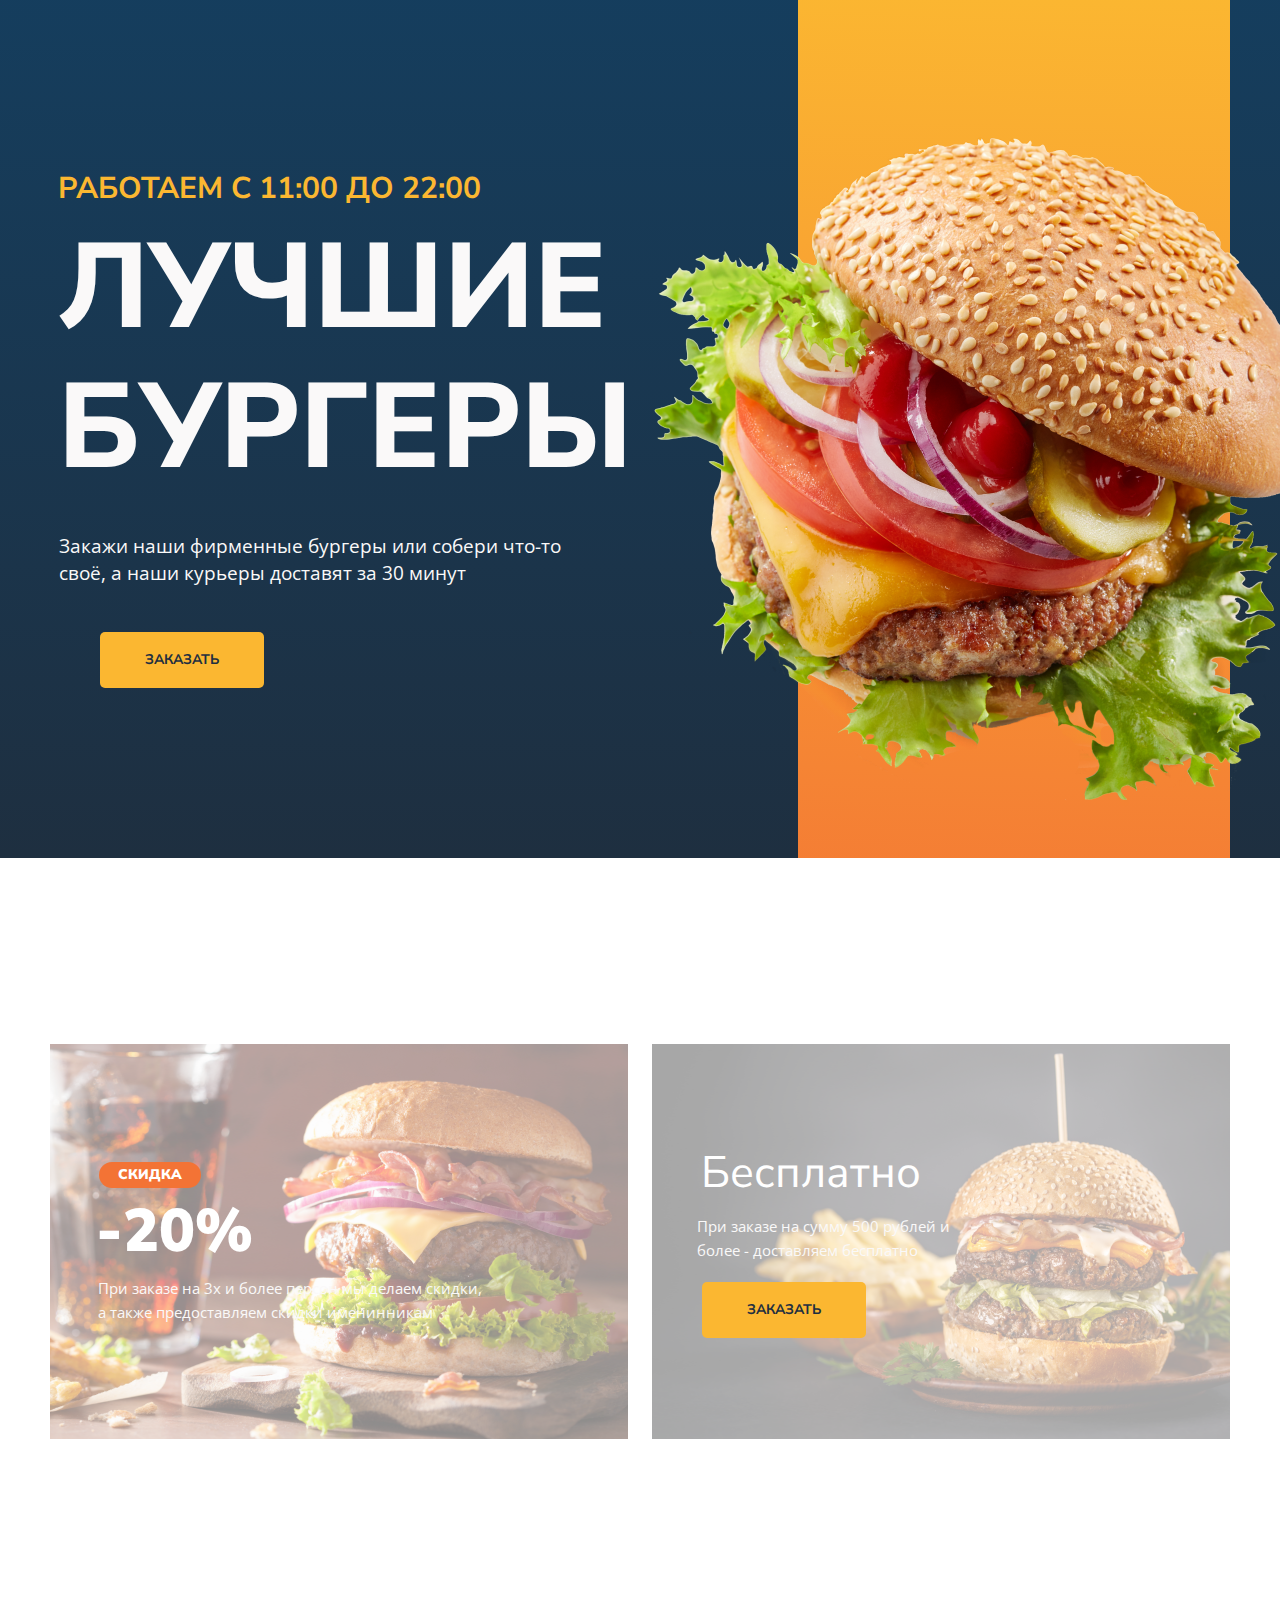
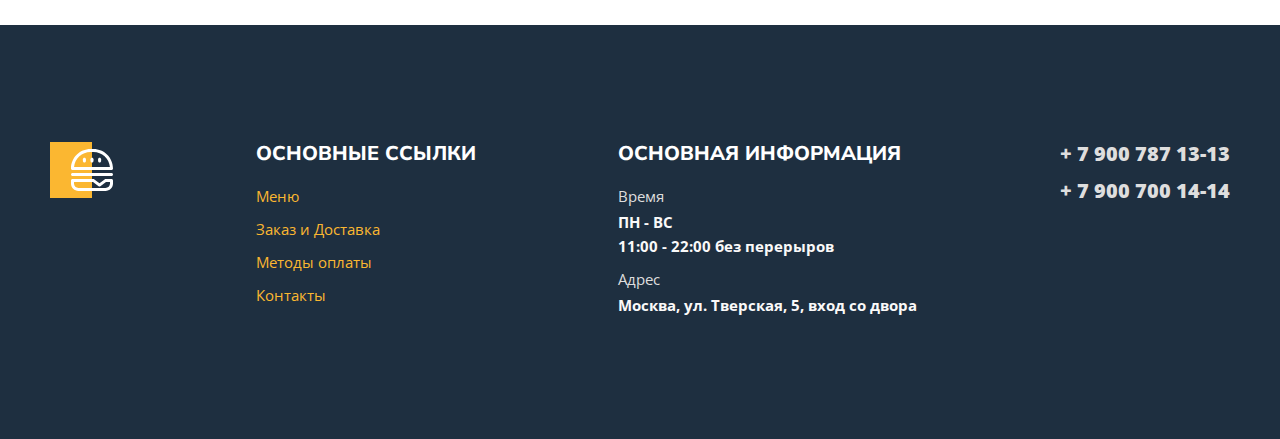
==== commit 4d60cb62: "add files" ====
--- a/index.html
+++ b/index.html
@@ -9,207 +9,43 @@
     <link rel="preconnect" href="https://fonts.gstatic.com" crossorigin>
     <link href="https://fonts.googleapis.com/css2?family=Nunito+Sans:opsz,wght@6..12,600;6..12,700;6..12,800;6..12,900&family=Open+Sans:wght@400;600;700&display=swap" rel="stylesheet">
     <link rel="stylesheet" href="styles/normalize.css">
-    <link href="https://fonts.googleapis.com/css2?family=Nunito+Sans:opsz,wght@6..12,600;6..12,700;6..12,800;6..12,900&family=Open+Sans:wght@400;700&display=swap" rel="stylesheet">
+    <link href="https://fonts.googleapis.com/css2?family=Nunito+Sans:opsz,wght@6..12,600;6..12,700;6..12,800;6..12,900&family=Open+Sans:wght@400;700;900&display=swap" rel="stylesheet">
     <link rel="stylesheet" href="styles/normalize.css">
     <link rel="stylesheet" href="styles/main.css">
 </head>
 <body>
-    <header>
+    <div class="main">
         <div class="contaner">
-            <div class="header">
-                <div class="header-item">
-                    <a href="#" class="header-logo"></a>
-                <nav>
-                    <ul class="header-nav">
-                        <li><a href="#" class="active">Главная</a></li>
-                        <li><a href="#">Меню</a></li>
-                        <li><a href="#">О нас</a></li>
-                        <li><a href="#">Контакты</a></li>
-                    </ul>
-                </nav>
-                </div>
-                <button type="button" class="button">
-                    <span class="button-item">
-                        <span class="button-count">5</span>
-                        <img src="img/cart.svg" alt="Корзина">
-                    </span>
-                    <span class="button-text">$125</span>
-                </button>
+            <div class="content">
+                <h1 class="content-title">
+                    <span>работаем с 11:00 до 22:00</span>
+                    Лучшие бургеры
+                </h1>
+                <p class="content-text">Закажи наши фирменные бургеры или собери что-то <br> своё, а наши курьеры доставят за 30 минут</p>
+                <a class="content-link" href="menu.html">заказать</a>
+            </div>
+            <div class="visual">
+                <div class="bg1"></div>
+                <img src="img/бургер.png" alt="">
             </div>
         </div>
-    </header>
-    <div class="bg">
+    </div>
+    <div class="promo">
         <div class="contaner">
-            <ul class="breadcrumbs">
-                <li><a href="#">Главная</a></li>
-                <li><a href="#">Меню</a></li>
-            </ul>
-            <h1 class="title">Наше Меню</h1>
-                <p class="description">Выбирай из предложенного ассортимента и мы доставим блюдо в течении часа</p>
+            <div class="promo-left">
+                <p class="sale">скидка</p>
+                <p class="cost">-20%</p>
+                <p class="promo-description">При заказе на 3х и более персон мы делаем скидки, а также предоставляем скидки именинникам</p>
+            </div>
+            <div class="promo-right">
+                <p class="free">Бесплатно</p>
+                <p class="promo-description">При заказе на сумму 500 рублей и <br> более - доставляем бесплатно</p>
+                <a class="order" href="menu.html">заказать</a>
+            </div>
         </div>
     </div>
-    <main>
-        <div class="banner">
-            <div class="container">
-                <div class="banner-box">
-                    <h2 class="banner-title">
-                        <span>скидка</span>-30%
-                    </h2>
-                    <p class="banner-text">
-                        Только при покупке 3-х и более позиций,
-                        мы дарим скидку. Акции не суммируются.
-                    </p>
-                    <a href="#" class="banner-link">купить сейчас</a>
-                </div>
-            </div>
-        </div>
-        <section class="menu">
-            <div class="contaner">
-                <div class="menu-header">
-                    <h2 class="menu-title">
-                        Бургеры
-                    </h2>
-                    <select class="menu-select">
-                        <option value="">Сортировать</option>
-                        <option value="up">По возрастанию</option>
-                        <option value="down">По убыванию</option>
-                    </select>
-                </div>
-                <div class="menu-grid">
-                    <div class="menu-grid-items">
-                        <div class="menu-grid-cover">
-                            <img src="img/menu-grid/01.jpg" alt="Острый бургер">
-                        </div>
-                        <p class="menu-grid-title">Острый бургер</p>
-                        <p class="menu-grid-price">$26</p>
-                        <button type="button" class="menu-grid-btn">
-                            <span class="menu-grid-icon">
-                                <img src="img/cart1.svg" alt="">
-                            </span>
-                            <span class="menu-grid-text">купить</span>
-                        </button>
-                    </div>
-                    <div class="menu-grid-items">
-                        <div class="menu-grid-cover">
-                            <img src="img/menu-grid/02.jpg" alt="Острый бургер">
-                        </div>
-                        <p class="menu-grid-title">Гриль Бургер</p>
-                        <p class="menu-grid-price">$16</p>
-                        <button type="button" class="menu-grid-btn">
-                            <span class="menu-grid-icon">
-                                <img src="img/cart1.svg" alt="">
-                            </span>
-                            <span class="menu-grid-text">купить</span>
-                        </button>
-                    </div>
-                    <div class="menu-grid-items">
-                        <div class="menu-grid-cover">
-                            <img src="img/menu-grid/03.jpg" alt="Острый бургер">
-                        </div>
-                        <p class="menu-grid-title">Бурег Гигант</p>
-                        <p class="menu-grid-price">$37</p>
-                        <button type="button" class="menu-grid-btn">
-                            <span class="menu-grid-icon">
-                                <img src="img/cart1.svg" alt="">
-                            </span>
-                            <span class="menu-grid-text">купить</span>
-                        </button>
-                    </div>
-                    <div class="menu-grid-items">
-                        <div class="menu-grid-cover">
-                            <img src="img/menu-grid/04.jpg" alt="Острый бургер">
-                        </div>
-                        <p class="menu-grid-title">Бургер с курицей</p>
-                        <p class="menu-grid-price">$18</p>
-                        <button type="button" class="menu-grid-btn">
-                            <span class="menu-grid-icon">
-                                <img src="img/cart1.svg" alt="">
-                            </span>
-                            <span class="menu-grid-text">купить</span>
-                        </button>
-                    </div>
-                    <div class="menu-grid-items">
-                        <div class="menu-grid-cover">
-                            <img src="img/menu-grid/05.jpg" alt="Острый бургер">
-                        </div>
-                        <p class="menu-grid-title">Бургер с курицей</p>
-                        <p class="menu-grid-price">$9</p>
-                        <button type="button" class="menu-grid-btn">
-                            <span class="menu-grid-icon">
-                                <img src="img/cart1.svg" alt="">
-                            </span>
-                            <span class="menu-grid-text">купить</span>
-                        </button>
-                    </div>
-                    <div class="menu-grid-items">
-                        <div class="menu-grid-cover">
-                            <img src="img/menu-grid/06.jpg" alt="Острый бургер">
-                        </div>
-                        <p class="menu-grid-title">Тройной бурегр</p>
-                        <p class="menu-grid-price">$7</p>
-                        <button type="button" class="menu-grid-btn">
-                            <span class="menu-grid-icon">
-                                <img src="img/cart1.svg" alt="">
-                            </span>
-                            <span class="menu-grid-text">купить</span>
-                        </button>
-                    </div>
-                </div>
-            </div>    
-        </section>
-        <section class="bonus">
-            <div class="contaner">
-                <div class="menu-header">
-                    <h2 class="menu-title">
-                        дополнительно
-                    </h2>
-                </div>
-                <div class="menu-grid">
-                    <div class="menu-grid-items">
-                        <div class="menu-grid-cover">
-                            <img src="img/menu-bonus/b1.jpg" alt="Острый бургер">
-                        </div>
-                        <p class="menu-grid-title">Сэндвич</p>
-                        <p class="menu-grid-price">$3</p>
-                        <button type="button" class="menu-grid-btn">
-                            <span class="menu-grid-icon">
-                                <img src="img/cart1.svg" alt="">
-                            </span>
-                            <span class="menu-grid-text">купить</span>
-                        </button>
-                    </div>
-                    <div class="menu-grid-items">
-                        <div class="menu-grid-cover">
-                            <img src="img/menu-bonus/b2.jpg" alt="Острый бургер">
-                        </div>
-                        <p class="menu-grid-title">Картошка Фри</p>
-                        <p class="menu-grid-price">$5</p>
-                        <button type="button" class="menu-grid-btn">
-                            <span class="menu-grid-icon">
-                                <img src="img/cart1.svg" alt="">
-                            </span>
-                            <span class="menu-grid-text">купить</span>
-                        </button>
-                    </div>
-                    <div class="menu-grid-items">
-                        <div class="menu-grid-cover">
-                            <img src="img/menu-bonus/b3.jpg" alt="Острый бургер">
-                        </div>
-                        <p class="menu-grid-title">Хот-Дог</p>
-                        <p class="menu-grid-price">$7</p>
-                        <button type="button" class="menu-grid-btn">
-                            <span class="menu-grid-icon">
-                                <img src="img/cart1.svg" alt="">
-                            </span>
-                            <span class="menu-grid-text">купить</span>
-                        </button>
-                    </div>
-                </div>
-            </div>    
-        </section>
-    </main>
     <footer class="footer">
-        <div class="contaner">
+        <div class="wrapper">
             <div class="footer-box">
                 <div class="footer-item">
                     <img src="img/logo-footer.svg" alt="Logo">
@@ -217,10 +53,10 @@
                 <div class="footer-item">
                     <h2>основные ссылки</h2>
                     <ul class="footer-list">
-                        <li><a href="">Меню</a></li>
-                        <li><a href="">Заказ и Доставка</a></li>
-                        <li><a href="">Методы оплаты</a></li>
-                        <li><a href="">Контакты</a></li>
+                        <li><a href="menu.html">Меню</a></li>
+                        <li><a href="#">Заказ и Доставка</a></li>
+                        <li><a href="#">Методы оплаты</a></li>
+                        <li><a href="#">Контакты</a></li>
                     </ul>
                 </div>
                 <div class="footer-item">
--- a/styles/main.css
+++ b/styles/main.css
@@ -1,7 +1,7 @@
 body {
     font-family: 'Nunito Sans', sans-serif;
 }
-.contaner {
+.wrapper {
     max-width: 1180px;
     margin: 0 auto;
     padding-left: 15px;
@@ -368,4 +368,137 @@
 .footer-list {
     padding-left: 0;
     list-style-type: none;
-}+}
+/* styles index*/
+.main {
+    background: linear-gradient(180deg, #0C4C7B -100%, #1E2F40 100%);
+}
+
+.contaner {
+    max-width: 1180px;
+    margin: 0 auto;
+    display: flex;
+    justify-content: space-between;
+}
+.content {
+    color:#faf9f9;
+    flex: 0 0 580px;
+    padding-top: 170px;
+    padding-bottom: 170px;
+}
+.content-title {
+    font-size: 120px;
+    font-weight: 800;
+    text-transform: uppercase;
+    line-height: 140px;
+    margin-bottom: 35px;
+    margin-top: 0;
+    margin-left: 8px;
+}
+.content-title span {
+    color: #FBB731;
+    font-size: 30px;
+    font-weight: 700;
+    line-height: 38px;
+    display: block;
+    margin-bottom: 10px;
+}
+.content-text {
+    font-family: 'Open sans', 'sans-serif';
+    font-size: 19px;
+    line-height: 1.4;
+    margin-bottom: 42px;
+    margin-left: 9px
+}
+.content-link,
+.promo a{
+    color: #1e2f40;
+    background-color: #fbb731;
+    border-radius: 5px;
+    text-decoration: none;
+    padding: 20px 45px;
+    display: inline-block;
+    text-transform: uppercase;
+    font-size: 14px;
+    font-weight: 700;
+    margin: 4px 0 0 50px;
+}
+.visual {
+    flex-grow: 1;
+    display: flex;
+    justify-content: flex-end;
+    position: relative;
+}
+.bg1 {
+    width: 432px;
+    height: 100%;
+    background: linear-gradient(2deg, #F37335 -19.6%, #FBB731 100.79%, #FDC830 100.79%);
+}
+.main img {
+    width: 829px;
+    position: absolute;
+    right: -168px;
+}
+.promo {
+    padding-top: 186px;
+    padding-bottom: 46px;
+}
+.promo-left,
+.promo-right {
+    flex: 0 0 49%;
+    color: #fff;
+    box-sizing: border-box;
+    background-repeat: no-repeat;
+    background-size: cover;
+    background-position: center;
+    padding: 0;
+}
+.promo-left {
+    background-image: url(../img/promo-left.png);
+    padding: 0;
+}
+.promo-right {
+    background-image: url(../img/promo-right.png);
+    padding: 0;
+}
+.sale {
+    font-size: 14px;
+    font-weight: 900;
+    background: #f37335;
+    padding: 5px 19px;
+    border-radius: 14px;
+    display: inline-block;
+    text-transform: uppercase;
+    margin-top: 118px;
+    margin-left: 49px;
+}
+.cost {
+    font-size: 60px;
+    font-weight: 900;
+    margin-bottom: 8px;
+    margin-top: -5px;
+    margin-left: 46px;
+}
+.promo-description {
+    font-family: 'Open sans', 'sans-serif';
+    color: #FAF9F9;
+    font-size: 15px;
+    line-height: 24px;
+}
+.promo-left .promo-description {
+    max-width: 392px;
+    margin-left: 48px;
+    margin-top: 10px;
+    margin-bottom: 115px;
+}
+.promo-right .promo-description {
+    max-width: 300px;
+    margin-left: 45px;
+    margin-bottom: 16px
+}
+.free {
+    font-size: 44px;
+    font-weight: #fff;
+    padding: 104px 0 0 49px;
+    margin: 0;
+}
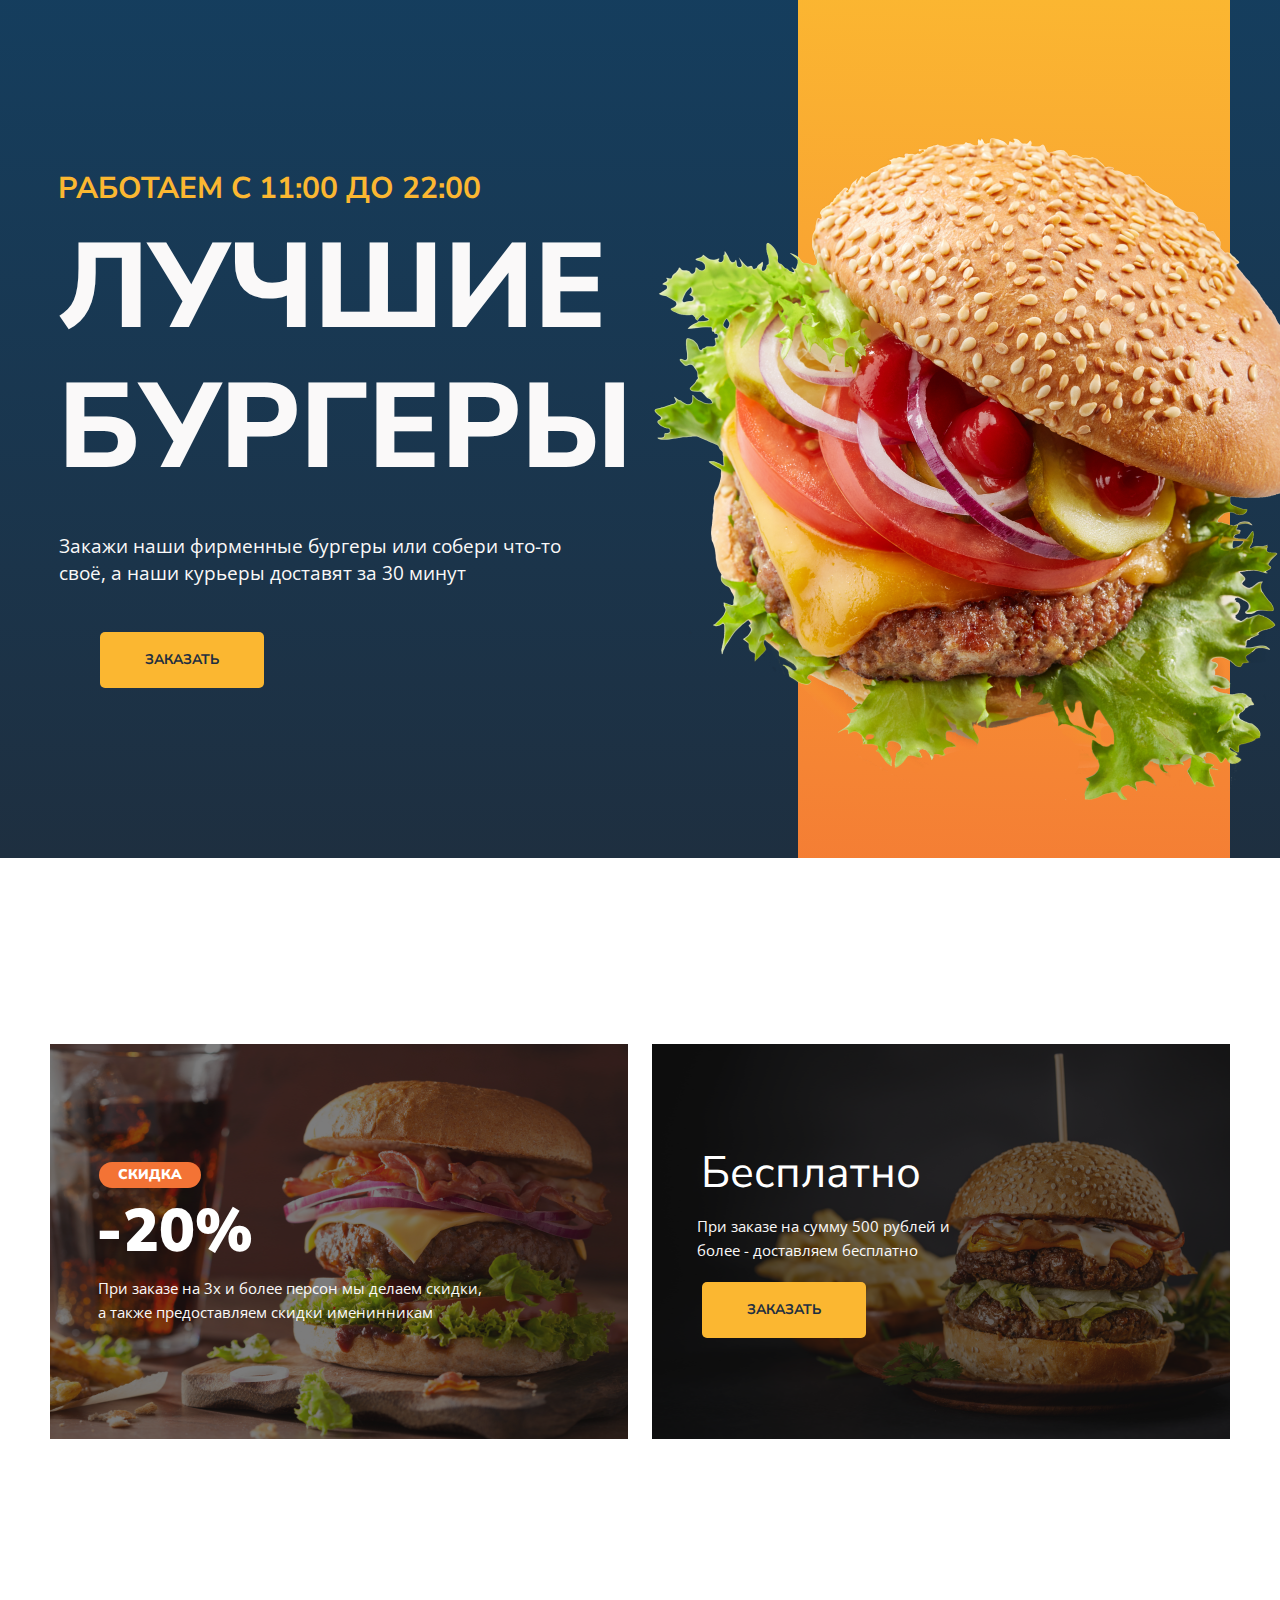
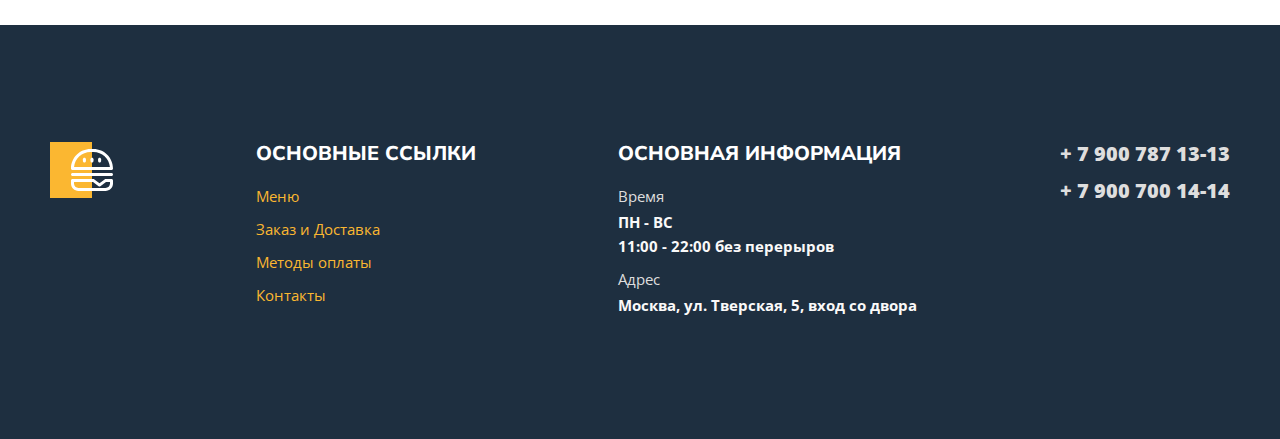
==== commit 702d681e: "add files" ====
--- a/index.html
+++ b/index.html
@@ -87,5 +87,6 @@
             
         </div>
     </footer>
+    
 </body>
 </html>--- a/styles/main.css
+++ b/styles/main.css
@@ -147,7 +147,7 @@
     max-width: 1180px;
     height: 438px;
     margin: 0 auto;
-    margin-bottom: 100px;
+    margin-bottom: 80px;
 }
 .container {
     width: 353px;
@@ -198,11 +198,15 @@
     padding: 18px 25px;
     text-transform: uppercase;
     text-decoration: none;
-    border: 1px solid #FBB731
+    border: 1px solid #FBB731;
+    transition: 0.2s;
 }
 .banner-link:hover {
     background-color:transparent;
     color: #FBB731;
+}
+.menu {
+    padding-top: 20px;
 }
 .menu-header{
     display: flex;
@@ -369,6 +373,30 @@
     padding-left: 0;
     list-style-type: none;
 }
+.button-up {
+    background-color: #fbb731;
+    font-weight: 700;
+    font-size: 14px;
+    text-transform: uppercase;
+    color: #1e2f40;
+    text-decoration: none;
+    padding: 5px 20px;
+    position: fixed;
+    bottom: 20px;
+    right: 20px;
+    border-radius: 5px;
+    transition: 1s;
+}
+.button-up:hover {
+    background-color: #f37335;
+}
+.button-up.hidden {
+    opacity: 0;
+}
+.button-up.visible {
+    opacity: 1;
+}
+
 /* styles index*/
 .main {
     background: linear-gradient(180deg, #0C4C7B -100%, #1E2F40 100%);
